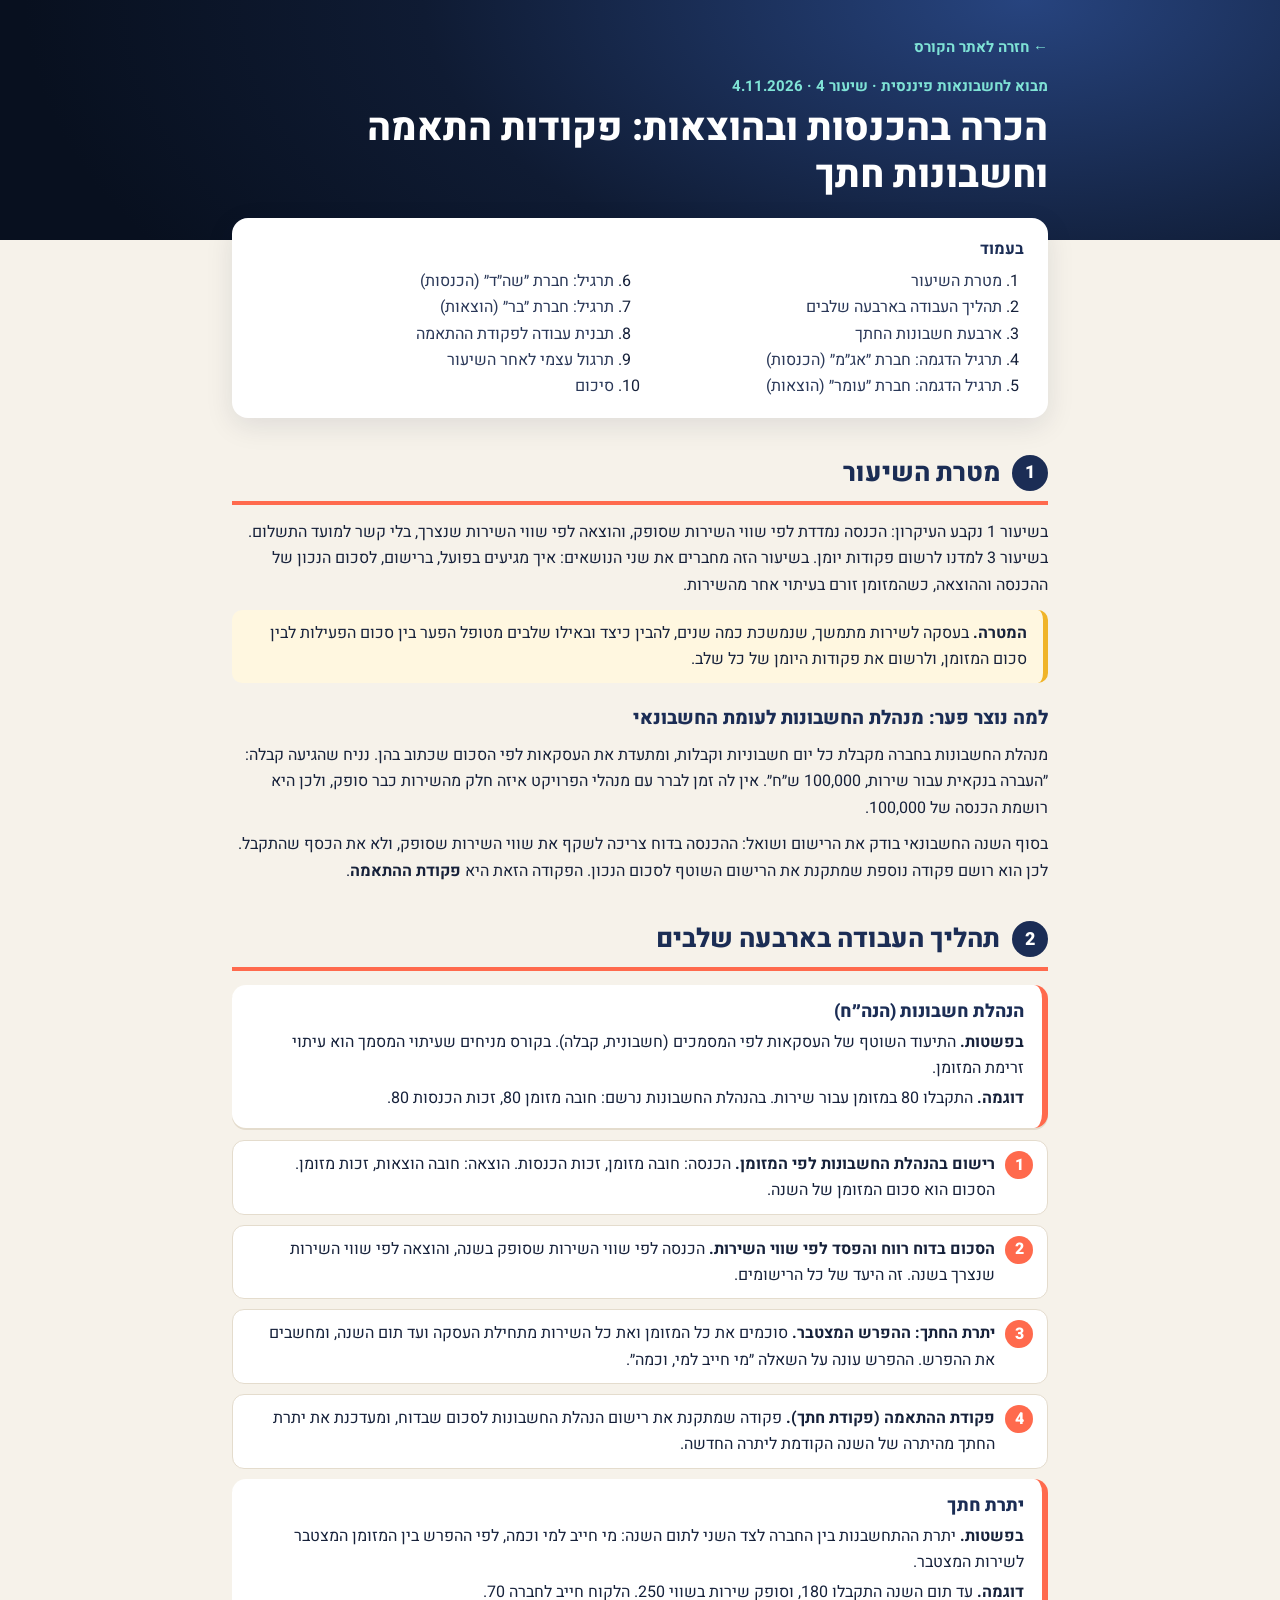
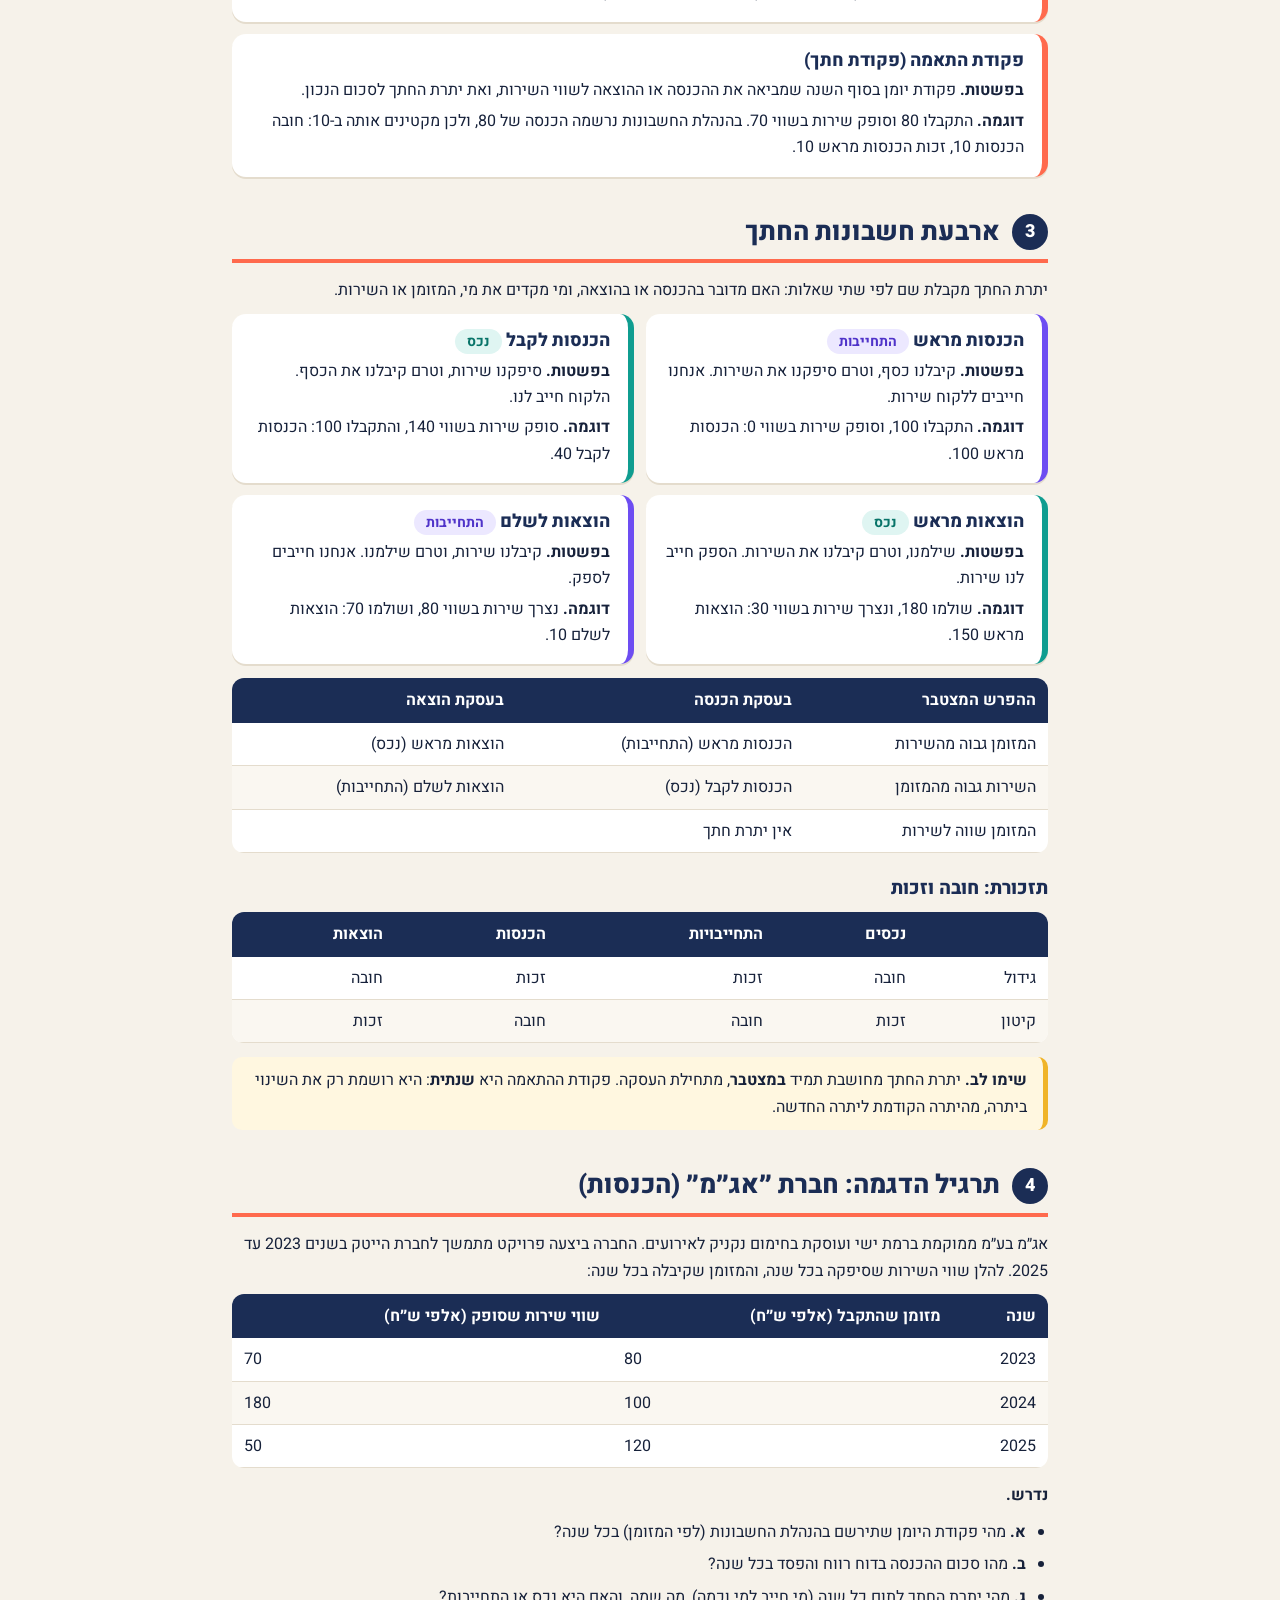
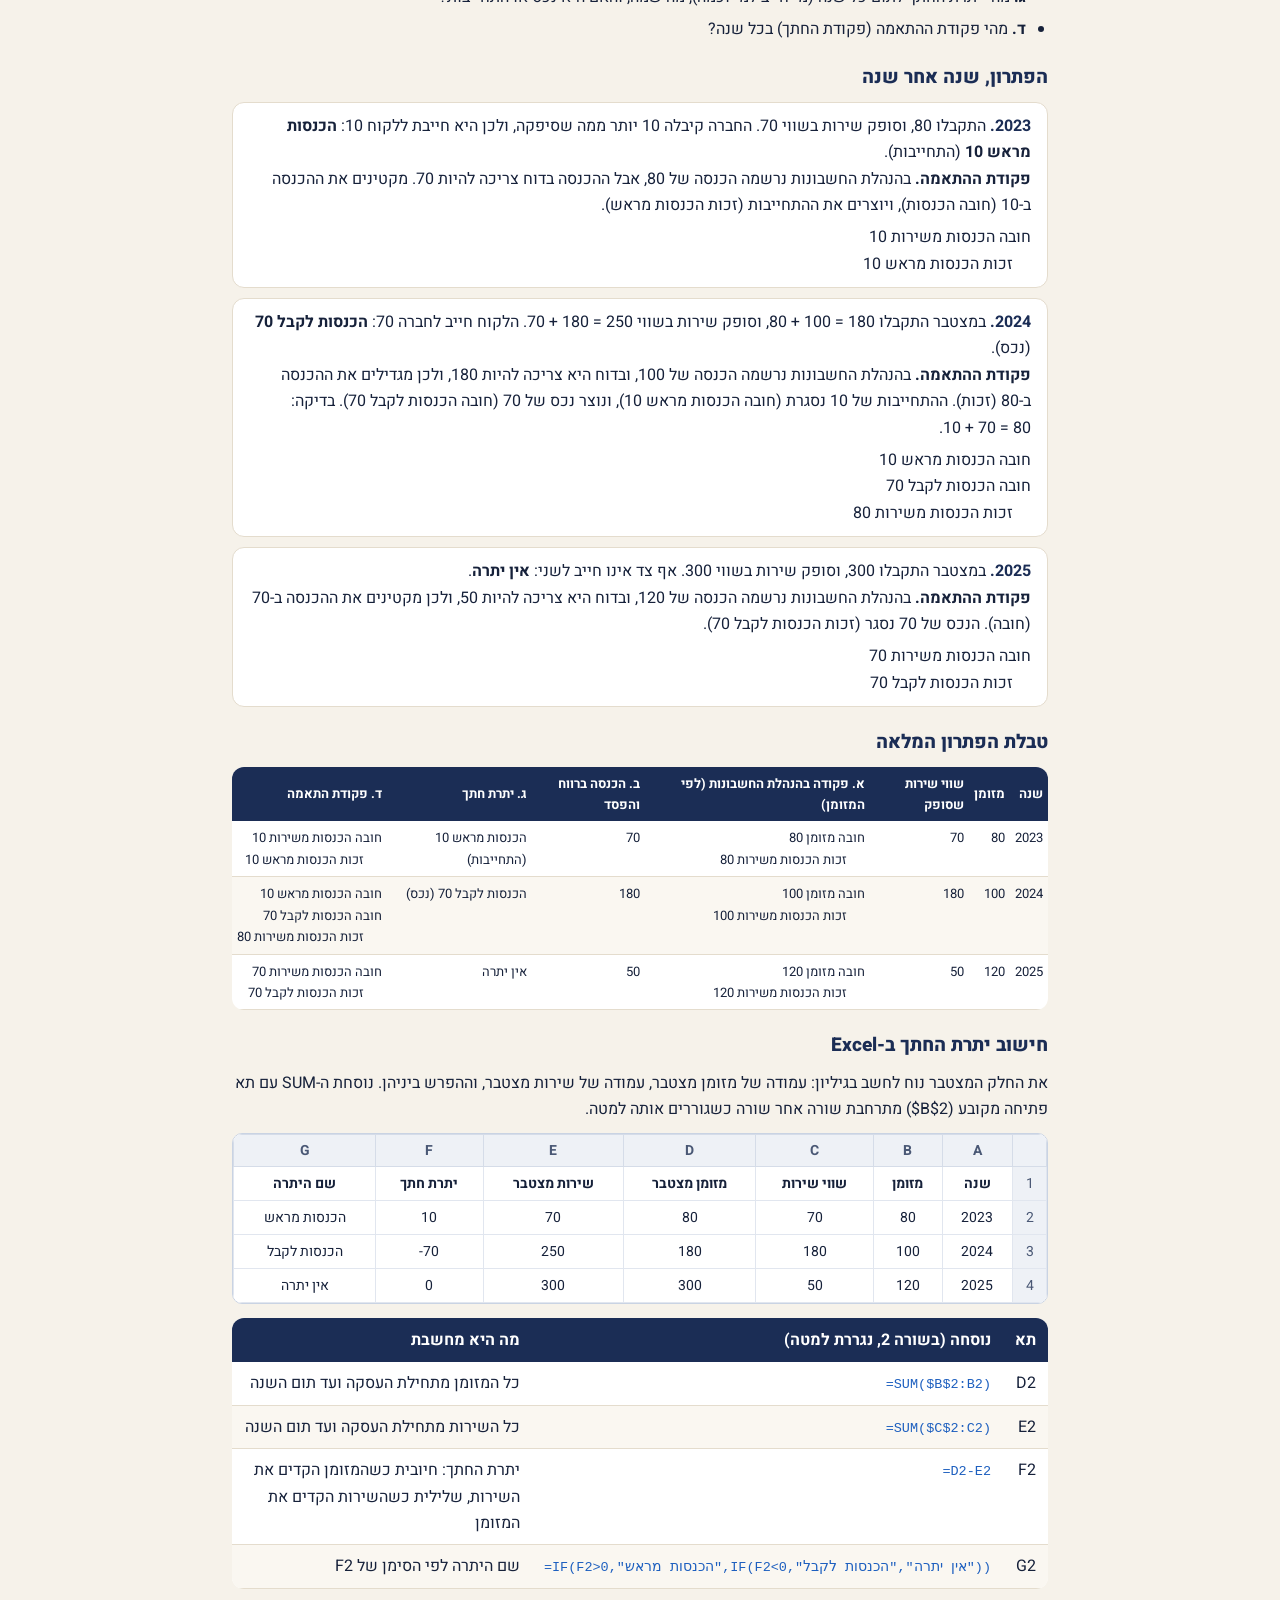
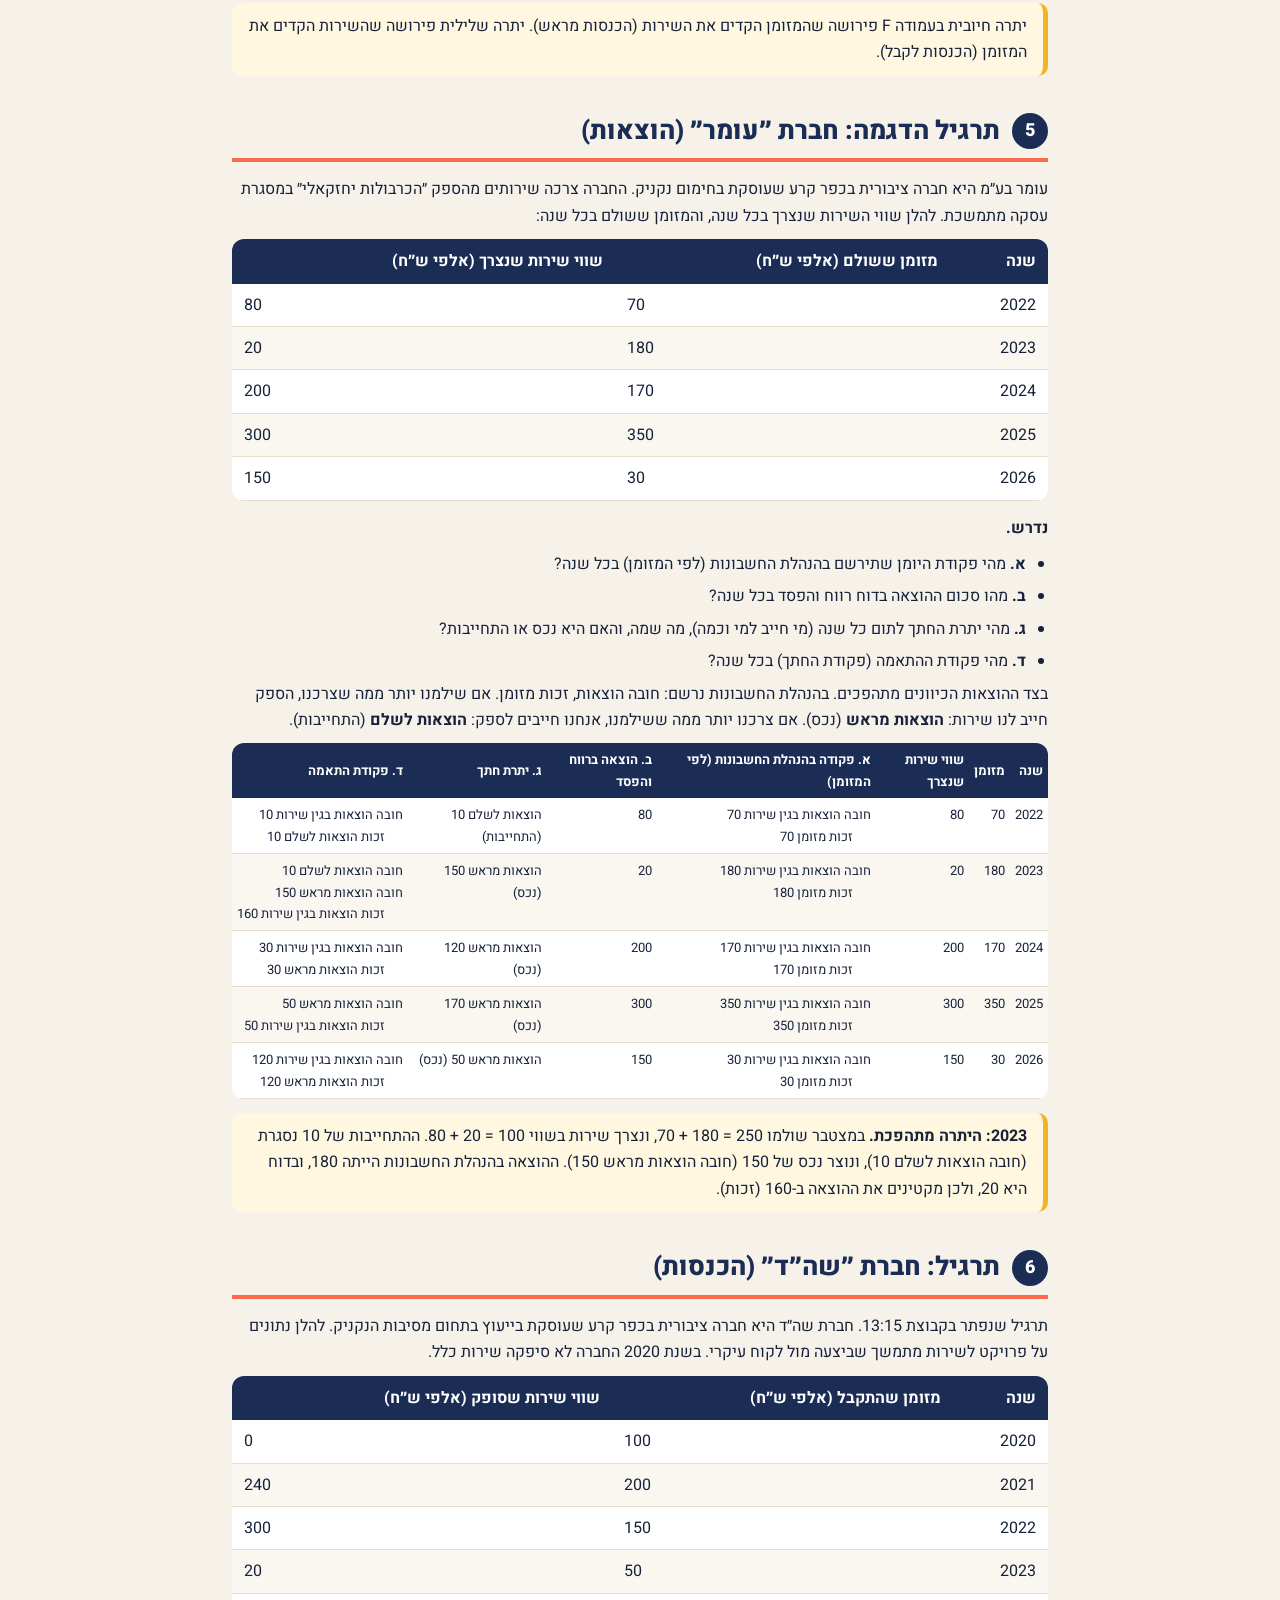
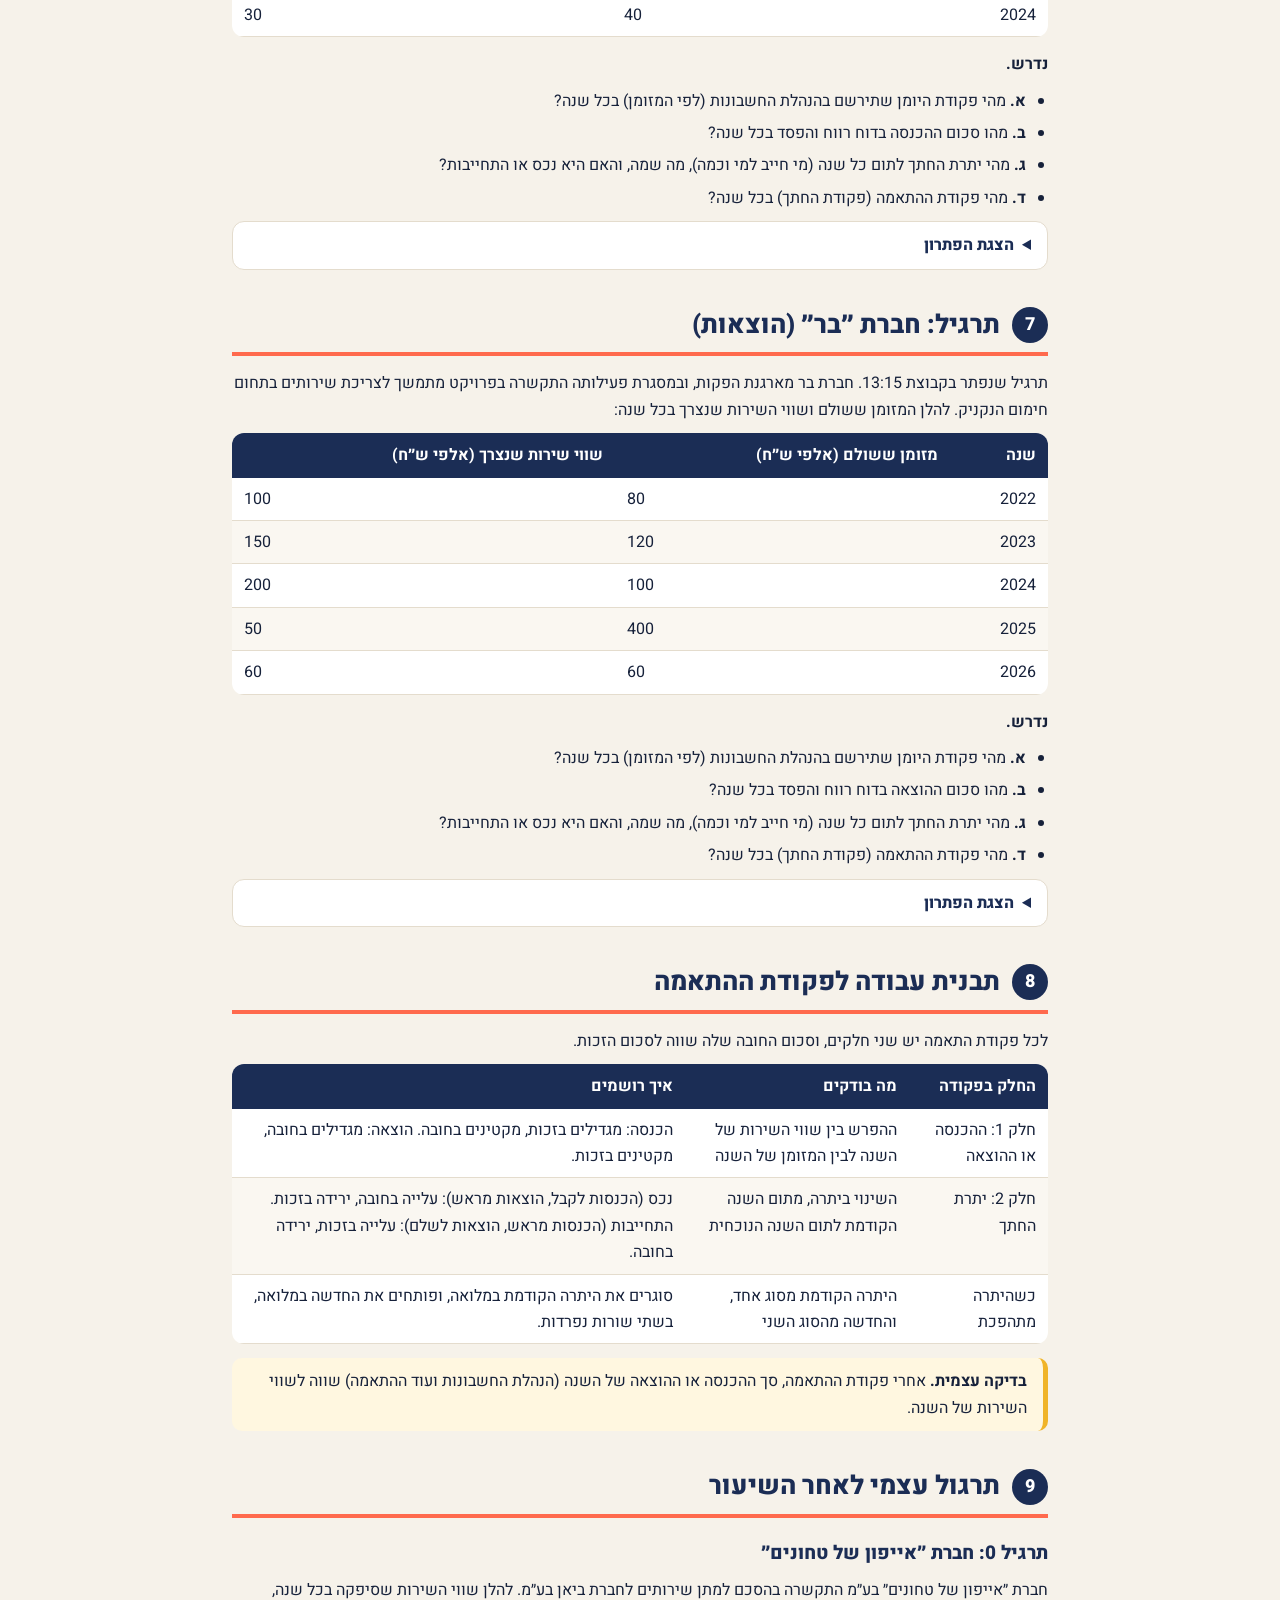
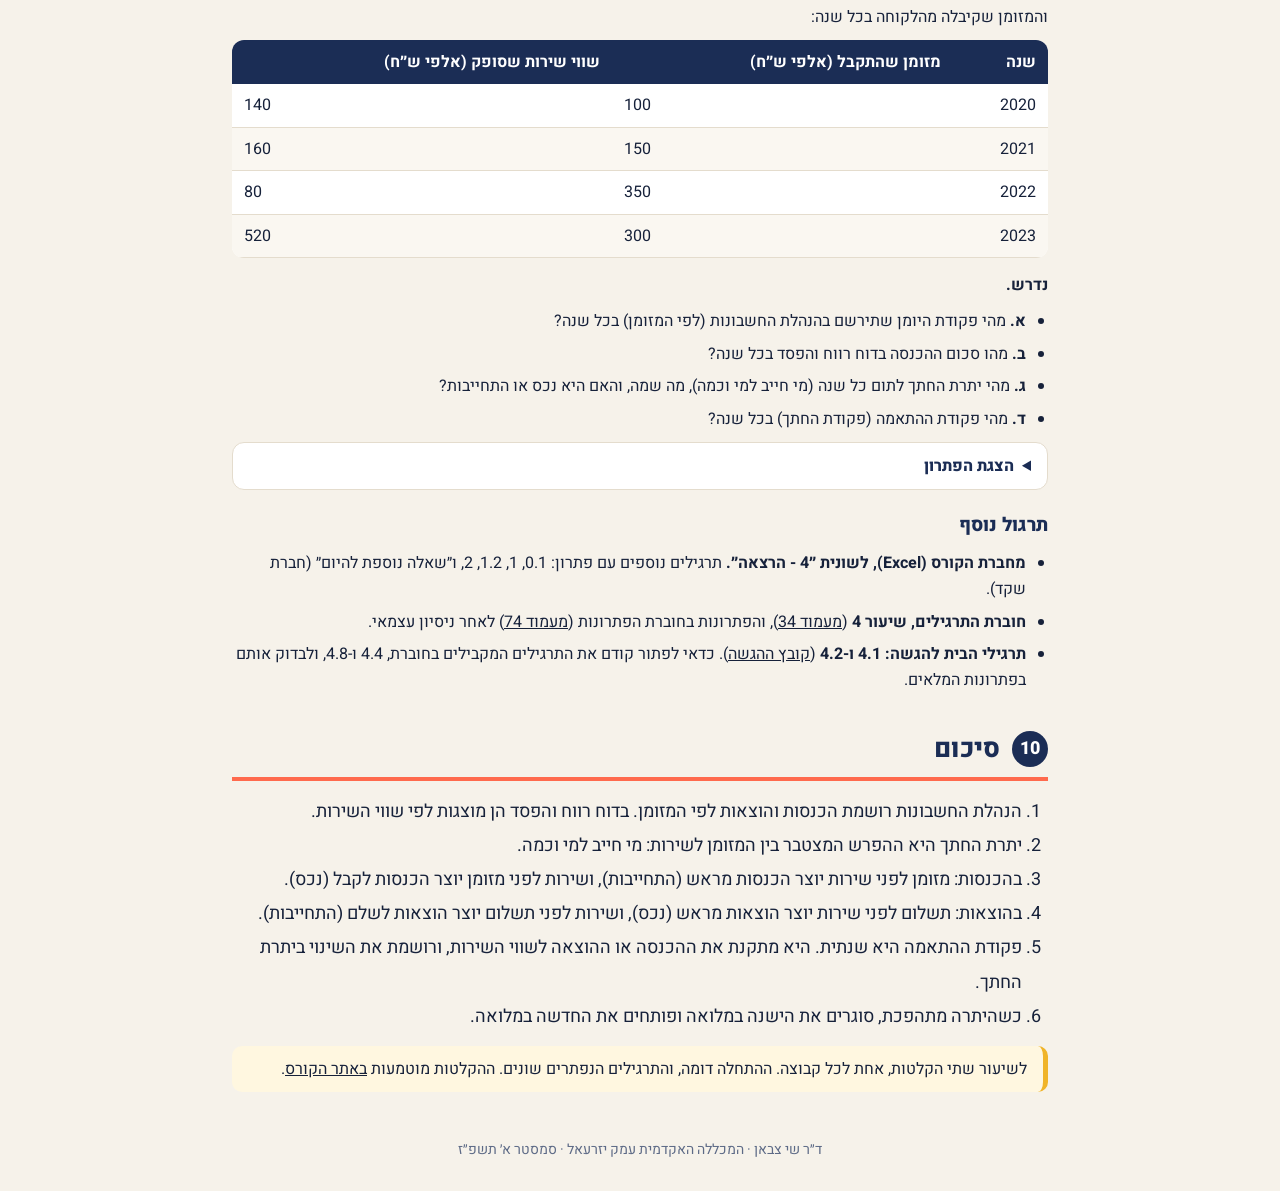
==== lectures/lecture-4/notes.html @ 9e2f69a2 "Add lesson 4 summary notes: cutoff accounts, adjusting entries, five solved exercises, Excel cumulat" ====
<!doctype html>
<html lang="he" dir="rtl">
<head>
<meta charset="utf-8">
<meta name="viewport" content="width=device-width,initial-scale=1">
<title>שיעור 4 | מבוא לחשבונאות פיננסית | סיכום</title>
<link rel="stylesheet" href="../../assets/fonts.css">
<style>
:root{--ink:#16213a;--ink2:#2a3858;--mut:#5d6a86;--paper:#f6f2ea;--line:#e4dccd;--coral:#ff6a4d;--navy:#0f1b33;--navy2:#1b2d55;--asset:#0f9d90}
*{box-sizing:border-box;margin:0;padding:0}
body{font-family:'Heebo','Segoe UI','Arial Hebrew',Arial,sans-serif;background:var(--paper);color:var(--ink);line-height:1.65;-webkit-font-smoothing:antialiased}
a{color:inherit}
.n{direction:ltr;unicode-bidi:isolate;display:inline-block}
.top{background:radial-gradient(1000px 500px at 80% 0%,#27447f 0%,var(--navy) 60%,#08101f 100%);color:#fff;padding:34px 0 40px}
.wrap{max-width:860px;margin:0 auto;padding:0 22px}
.back{display:inline-block;color:#7fe3d6;font-weight:700;text-decoration:none;font-size:15px;margin-bottom:14px}
.back:hover{text-decoration:underline}
.kick{color:#7fe3d6;font-weight:700;font-size:15px}
h1{font-size:clamp(26px,4.4vw,38px);line-height:1.25;font-weight:800;margin-top:6px}
.toc{background:#fff;border-radius:16px;padding:18px 24px;margin:-22px 0 8px;box-shadow:0 8px 28px rgba(22,33,58,.1);position:relative}
.toc b{color:var(--navy2)}
.toc ol{padding-right:22px;columns:2;column-gap:30px;margin-top:6px}
.toc a{text-decoration:none;color:var(--ink2)}
.toc a:hover{color:var(--coral)}
section{margin-top:34px}
h2{font-size:26px;font-weight:800;color:var(--navy2);padding-bottom:6px;border-bottom:4px solid var(--coral);margin-bottom:14px;display:flex;gap:12px;align-items:center}
h2 .sn{flex:none;width:36px;height:36px;border-radius:50%;background:var(--navy2);color:#fff;display:grid;place-items:center;font-size:18px}
h3{font-size:19px;font-weight:800;color:var(--navy2);margin:20px 0 8px}
p{margin:0 0 10px}
.tw{overflow-x:auto;margin:8px 0 14px}
table{width:100%;border-collapse:collapse;background:#fff;border-radius:12px;overflow:hidden;font-size:16px}
th{background:var(--navy2);color:#fff;text-align:right;padding:9px 12px;font-weight:700}
td{padding:8px 12px;border-bottom:1px solid var(--line);vertical-align:top;text-align:right}
tbody tr:nth-child(even) td{background:#faf7f1}
table.num td:nth-child(n+2){text-align:left}
tr.tot td{background:var(--navy2)!important;color:#fff;font-weight:700}
.term{background:#fff;border-radius:14px;padding:12px 18px;margin:0 0 12px;border-right:6px solid var(--coral);box-shadow:0 2px 0 var(--line)}
.term .th{font-weight:800;color:var(--navy2);font-size:18px;margin-bottom:2px}
.term p{margin:0 0 4px;font-size:16px}
.note{background:#fff7e0;border-right:5px solid #f0b429;border-radius:10px;padding:10px 16px;margin:12px 0}
.eq{display:flex;gap:10px;align-items:center;justify-content:center;flex-wrap:wrap;margin:14px 0}
.eb{padding:6px 14px;border-radius:10px;font-weight:800}
.eb.a{background:#dff5f2;color:#087469}.eb.l{background:#ece8ff;color:#4f33c9}.eb.q{background:#fff0d2;color:#a86703}.eb.i{background:#dcf5e6;color:#167a43}.eb.x{background:#fde3e5;color:#b3262f}
.eo{font-weight:800;font-size:20px}
.chip{display:inline-block;border-radius:99px;padding:1px 12px;font-weight:700;font-size:14px}
.chip.c-a{background:#dff5f2;color:#087469}.chip.c-l{background:#ece8ff;color:#4f33c9}.chip.c-q{background:#fff0d2;color:#a86703}.chip.c-i{background:#dcf5e6;color:#167a43}.chip.c-x{background:#fde3e5;color:#b3262f}
ul.rules{padding-right:22px}ul.rules li{margin-bottom:6px}
ol.five{padding-right:26px;font-size:18px;line-height:1.9}
details{background:#fff;border-radius:12px;padding:10px 16px;margin:10px 0;border:1px solid var(--line)}
summary{cursor:pointer;font-weight:800;color:var(--navy2)}
details[open] summary{margin-bottom:8px}
footer{margin:46px 0 30px;color:var(--mut);font-size:14px;text-align:center}
@media print{.top{background:#fff!important;color:#000}.back,.toc{display:none}section{break-inside:avoid-page}}
@media (max-width:640px){.toc ol{columns:1}}
table.wide{font-size:13px}table.wide td,table.wide th{padding:6px 5px}
.xl{background:#fff;border:1px solid #c9d3e3;border-radius:10px;overflow-x:auto;margin:10px 0 14px;font-size:14px}
.xl table{border-radius:0;font-size:14px;direction:rtl}
.xl th{background:#eef1f6;color:#4a5875;text-align:center;font-weight:600;padding:4px 8px;border:1px solid #d5dce8}
.xl td{border:1px solid #e1e6ef;padding:5px 8px;text-align:center;direction:rtl;white-space:nowrap}
.xl td.rh{background:#eef1f6;color:#4a5875;width:34px}
.xl td.f{font-family:Consolas,Menlo,monospace;direction:ltr;color:#1d5fbf;font-size:13px}
.xl tbody tr:nth-child(even) td{background:transparent}
.xl tbody tr td.rh{background:#eef1f6}
.je{white-space:nowrap}
.je .d,.je .c{display:block}
.je .c{padding-right:18px}
.steps{counter-reset:s;list-style:none;padding:0}
.steps li{position:relative;background:#fff;border-radius:12px;padding:10px 16px 10px 16px;margin:0 0 10px;padding-right:52px;border:1px solid var(--line)}
.steps li:before{counter-increment:s;content:counter(s);position:absolute;right:14px;top:10px;width:28px;height:28px;border-radius:50%;background:var(--coral);color:#fff;font-weight:800;display:grid;place-items:center}
.four{display:grid;grid-template-columns:1fr 1fr;gap:12px;margin:10px 0 14px}
.four .term{margin:0}
.term.a{border-right-color:var(--asset)}.term.l{border-right-color:#6d4df2}
@media (max-width:640px){.four{grid-template-columns:1fr}}
.yr{background:#fff;border-radius:12px;border:1px solid var(--line);padding:10px 16px;margin:0 0 10px}
.yr b.h{color:var(--navy2)}
.n.f{font-family:Consolas,Menlo,monospace;color:#1d5fbf;font-size:13.5px;white-space:nowrap}
</style>

</head>
<body>
<div class="top"><div class="wrap"><a class="back" href="../../index.html">← חזרה לאתר הקורס</a><div class="kick">מבוא לחשבונאות פיננסית · שיעור 4 · 4.11.2026</div><h1>הכרה בהכנסות ובהוצאות: פקודות התאמה וחשבונות חתך</h1></div></div>
<div class="wrap"><nav class="toc"><b>בעמוד</b><ol><li><a href="#s1">מטרת השיעור</a></li><li><a href="#s2">תהליך העבודה בארבעה שלבים</a></li><li><a href="#s3">ארבעת חשבונות החתך</a></li><li><a href="#s4">תרגיל הדגמה: חברת ״אג״מ״ (הכנסות)</a></li><li><a href="#s5">תרגיל הדגמה: חברת ״עומר״ (הוצאות)</a></li><li><a href="#s6">תרגיל: חברת ״שה״ד״ (הכנסות)</a></li><li><a href="#s7">תרגיל: חברת ״בר״ (הוצאות)</a></li><li><a href="#s8">תבנית עבודה לפקודת ההתאמה</a></li><li><a href="#s9">תרגול עצמי לאחר השיעור</a></li><li><a href="#s10">סיכום</a></li></ol></nav>
<section id="s1"><h2><span class="sn">1</span>מטרת השיעור</h2>
<p>בשיעור 1 נקבע העיקרון: הכנסה נמדדת לפי שווי השירות שסופק, והוצאה לפי שווי השירות שנצרך, בלי קשר למועד התשלום. בשיעור 3 למדנו לרשום פקודות יומן. בשיעור הזה מחברים את שני הנושאים: איך מגיעים בפועל, ברישום, לסכום הנכון של ההכנסה וההוצאה, כשהמזומן זורם בעיתוי אחר מהשירות.</p>
<div class="note"><b>המטרה.</b> בעסקה לשירות מתמשך, שנמשכת כמה שנים, להבין כיצד ובאילו שלבים מטופל הפער בין סכום הפעילות לבין סכום המזומן, ולרשום את פקודות היומן של כל שלב.</div>
<h3>למה נוצר פער: מנהלת החשבונות לעומת החשבונאי</h3>
<p>מנהלת החשבונות בחברה מקבלת כל יום חשבוניות וקבלות, ומתעדת את העסקאות לפי הסכום שכתוב בהן. נניח שהגיעה קבלה: ״העברה בנקאית עבור שירות, <span class="n">100,000</span> ש״ח״. אין לה זמן לברר עם מנהלי הפרויקט איזה חלק מהשירות כבר סופק, ולכן היא רושמת הכנסה של <span class="n">100,000</span>.</p>
<p>בסוף השנה החשבונאי בודק את הרישום ושואל: ההכנסה בדוח צריכה לשקף את שווי השירות שסופק, ולא את הכסף שהתקבל. לכן הוא רושם פקודה נוספת שמתקנת את הרישום השוטף לסכום הנכון. הפקודה הזאת היא <b>פקודת ההתאמה</b>.</p>
</section><section id="s2"><h2><span class="sn">2</span>תהליך העבודה בארבעה שלבים</h2>
<div class="term"><div class="th">הנהלת חשבונות (הנה״ח)</div><p><b>בפשטות.</b> התיעוד השוטף של העסקאות לפי המסמכים (חשבונית, קבלה). בקורס מניחים שעיתוי המסמך הוא עיתוי זרימת המזומן.</p><p><b>דוגמה.</b> התקבלו 80 במזומן עבור שירות. בהנהלת החשבונות נרשם: חובה מזומן 80, זכות הכנסות 80.</p></div>
<ol class="steps"><li><b>רישום בהנהלת החשבונות לפי המזומן.</b> הכנסה: חובה מזומן, זכות הכנסות. הוצאה: חובה הוצאות, זכות מזומן. הסכום הוא סכום המזומן של השנה.</li><li><b>הסכום בדוח רווח והפסד לפי שווי השירות.</b> הכנסה לפי שווי השירות שסופק בשנה, והוצאה לפי שווי השירות שנצרך בשנה. זה היעד של כל הרישומים.</li><li><b>יתרת החתך: ההפרש המצטבר.</b> סוכמים את כל המזומן ואת כל השירות מתחילת העסקה ועד תום השנה, ומחשבים את ההפרש. ההפרש עונה על השאלה ״מי חייב למי, וכמה״.</li><li><b>פקודת ההתאמה (פקודת חתך).</b> פקודה שמתקנת את רישום הנהלת החשבונות לסכום שבדוח, ומעדכנת את יתרת החתך מהיתרה של השנה הקודמת ליתרה החדשה.</li></ol>
<div class="term"><div class="th">יתרת חתך</div><p><b>בפשטות.</b> יתרת ההתחשבנות בין החברה לצד השני לתום השנה: מי חייב למי וכמה, לפי ההפרש בין המזומן המצטבר לשירות המצטבר.</p><p><b>דוגמה.</b> עד תום השנה התקבלו 180, וסופק שירות בשווי 250. הלקוח חייב לחברה 70.</p></div>
<div class="term"><div class="th">פקודת התאמה (פקודת חתך)</div><p><b>בפשטות.</b> פקודת יומן בסוף השנה שמביאה את ההכנסה או ההוצאה לשווי השירות, ואת יתרת החתך לסכום הנכון.</p><p><b>דוגמה.</b> התקבלו 80 וסופק שירות בשווי 70. בהנהלת החשבונות נרשמה הכנסה של 80, ולכן מקטינים אותה ב-10: חובה הכנסות 10, זכות הכנסות מראש 10.</p></div>
</section><section id="s3"><h2><span class="sn">3</span>ארבעת חשבונות החתך</h2>
<p>יתרת החתך מקבלת שם לפי שתי שאלות: האם מדובר בהכנסה או בהוצאה, ומי מקדים את מי, המזומן או השירות.</p>
<div class="four"><div class="term l"><div class="th">הכנסות מראש <span class="chip c-l">התחייבות</span></div><p><b>בפשטות.</b> קיבלנו כסף, וטרם סיפקנו את השירות. אנחנו חייבים ללקוח שירות.</p><p><b>דוגמה.</b> התקבלו 100, וסופק שירות בשווי 0: הכנסות מראש 100.</p></div><div class="term a"><div class="th">הכנסות לקבל <span class="chip c-a">נכס</span></div><p><b>בפשטות.</b> סיפקנו שירות, וטרם קיבלנו את הכסף. הלקוח חייב לנו.</p><p><b>דוגמה.</b> סופק שירות בשווי 140, והתקבלו 100: הכנסות לקבל 40.</p></div><div class="term a"><div class="th">הוצאות מראש <span class="chip c-a">נכס</span></div><p><b>בפשטות.</b> שילמנו, וטרם קיבלנו את השירות. הספק חייב לנו שירות.</p><p><b>דוגמה.</b> שולמו 180, ונצרך שירות בשווי 30: הוצאות מראש 150.</p></div><div class="term l"><div class="th">הוצאות לשלם <span class="chip c-l">התחייבות</span></div><p><b>בפשטות.</b> קיבלנו שירות, וטרם שילמנו. אנחנו חייבים לספק.</p><p><b>דוגמה.</b> נצרך שירות בשווי 80, ושולמו 70: הוצאות לשלם 10.</p></div></div>
<div class="tw"><table><thead><tr><th>ההפרש המצטבר</th><th>בעסקת הכנסה</th><th>בעסקת הוצאה</th></tr></thead><tbody><tr><td>המזומן גבוה מהשירות</td><td>הכנסות מראש (התחייבות)</td><td>הוצאות מראש (נכס)</td></tr><tr><td>השירות גבוה מהמזומן</td><td>הכנסות לקבל (נכס)</td><td>הוצאות לשלם (התחייבות)</td></tr><tr><td>המזומן שווה לשירות</td><td colspan="2">אין יתרת חתך</td></tr></tbody></table></div>
<h3>תזכורת: חובה וזכות</h3>
<div class="tw"><table><thead><tr><th></th><th>נכסים</th><th>התחייבויות</th><th>הכנסות</th><th>הוצאות</th></tr></thead><tbody><tr><td>גידול</td><td>חובה</td><td>זכות</td><td>זכות</td><td>חובה</td></tr><tr><td>קיטון</td><td>זכות</td><td>חובה</td><td>חובה</td><td>זכות</td></tr></tbody></table></div>
<div class="note"><b>שימו לב.</b> יתרת החתך מחושבת תמיד <b>במצטבר</b>, מתחילת העסקה. פקודת ההתאמה היא <b>שנתית</b>: היא רושמת רק את השינוי ביתרה, מהיתרה הקודמת ליתרה החדשה.</div>
</section><section id="s4"><h2><span class="sn">4</span>תרגיל הדגמה: חברת ״אג״מ״ (הכנסות)</h2>
<p>אג״מ בע״מ ממוקמת ברמת ישי ועוסקת בחימום נקניק לאירועים. החברה ביצעה פרויקט מתמשך לחברת הייטק בשנים 2023 עד 2025. להלן שווי השירות שסיפקה בכל שנה, והמזומן שקיבלה בכל שנה:</p>
<div class="tw"><table class="num"><thead><tr><th>שנה</th><th>מזומן שהתקבל (אלפי ש״ח)</th><th>שווי שירות שסופק (אלפי ש״ח)</th></tr></thead><tbody><tr><td>2023</td><td><span class="n">80</span></td><td><span class="n">70</span></td></tr><tr><td>2024</td><td><span class="n">100</span></td><td><span class="n">180</span></td></tr><tr><td>2025</td><td><span class="n">120</span></td><td><span class="n">50</span></td></tr></tbody></table></div>
<p><b>נדרש.</b></p><ul class="rules"><li><b>א.</b> מהי פקודת היומן שתירשם בהנהלת החשבונות (לפי המזומן) בכל שנה?</li><li><b>ב.</b> מהו סכום ההכנסה בדוח רווח והפסד בכל שנה?</li><li><b>ג.</b> מהי יתרת החתך לתום כל שנה (מי חייב למי וכמה), מה שמה, והאם היא נכס או התחייבות?</li><li><b>ד.</b> מהי פקודת ההתאמה (פקודת החתך) בכל שנה?</li></ul>
<h3>הפתרון, שנה אחר שנה</h3>
<div class="yr"><b class="h">2023.</b> התקבלו 80, וסופק שירות בשווי 70. החברה קיבלה 10 יותר ממה שסיפקה, ולכן היא חייבת ללקוח 10: <b>הכנסות מראש 10</b> (התחייבות).<br><b>פקודת ההתאמה.</b> בהנהלת החשבונות נרשמה הכנסה של 80, אבל ההכנסה בדוח צריכה להיות 70. מקטינים את ההכנסה ב-10 (חובה הכנסות), ויוצרים את ההתחייבות (זכות הכנסות מראש).<div class="tw" style="margin:6px 0 0"><span class="je"><span class="d">חובה הכנסות משירות <span class="n">10</span></span><span class="c">זכות הכנסות מראש <span class="n">10</span></span></span></div></div><div class="yr"><b class="h">2024.</b> במצטבר התקבלו <span class="n">80 + 100 = 180</span>, וסופק שירות בשווי <span class="n">70 + 180 = 250</span>. הלקוח חייב לחברה 70: <b>הכנסות לקבל 70</b> (נכס).<br><b>פקודת ההתאמה.</b> בהנהלת החשבונות נרשמה הכנסה של 100, ובדוח היא צריכה להיות 180, ולכן מגדילים את ההכנסה ב-80 (זכות). ההתחייבות של 10 נסגרת (חובה הכנסות מראש 10), ונוצר נכס של 70 (חובה הכנסות לקבל 70). בדיקה: <span class="n">10 + 70 = 80</span>.<div class="tw" style="margin:6px 0 0"><span class="je"><span class="d">חובה הכנסות מראש <span class="n">10</span></span><span class="d">חובה הכנסות לקבל <span class="n">70</span></span><span class="c">זכות הכנסות משירות <span class="n">80</span></span></span></div></div><div class="yr"><b class="h">2025.</b> במצטבר התקבלו 300, וסופק שירות בשווי 300. אף צד אינו חייב לשני: <b>אין יתרה</b>.<br><b>פקודת ההתאמה.</b> בהנהלת החשבונות נרשמה הכנסה של 120, ובדוח היא צריכה להיות 50, ולכן מקטינים את ההכנסה ב-70 (חובה). הנכס של 70 נסגר (זכות הכנסות לקבל 70).<div class="tw" style="margin:6px 0 0"><span class="je"><span class="d">חובה הכנסות משירות <span class="n">70</span></span><span class="c">זכות הכנסות לקבל <span class="n">70</span></span></span></div></div>
<h3>טבלת הפתרון המלאה</h3>
<div class="tw"><table class="wide"><thead><tr><th>שנה</th><th>מזומן</th><th>שווי שירות שסופק</th><th>א. פקודה בהנהלת החשבונות (לפי המזומן)</th><th>ב. הכנסה ברווח והפסד</th><th>ג. יתרת חתך</th><th>ד. פקודת התאמה</th></tr></thead><tbody><tr><td>2023</td><td><span class="n">80</span></td><td><span class="n">70</span></td><td><span class="je"><span class="d">חובה מזומן <span class="n">80</span></span><span class="c">זכות הכנסות משירות <span class="n">80</span></span></span></td><td><span class="n">70</span></td><td>הכנסות מראש <span class="n">10</span> (התחייבות)</td><td><span class="je"><span class="d">חובה הכנסות משירות <span class="n">10</span></span><span class="c">זכות הכנסות מראש <span class="n">10</span></span></span></td></tr><tr><td>2024</td><td><span class="n">100</span></td><td><span class="n">180</span></td><td><span class="je"><span class="d">חובה מזומן <span class="n">100</span></span><span class="c">זכות הכנסות משירות <span class="n">100</span></span></span></td><td><span class="n">180</span></td><td>הכנסות לקבל <span class="n">70</span> (נכס)</td><td><span class="je"><span class="d">חובה הכנסות מראש <span class="n">10</span></span><span class="d">חובה הכנסות לקבל <span class="n">70</span></span><span class="c">זכות הכנסות משירות <span class="n">80</span></span></span></td></tr><tr><td>2025</td><td><span class="n">120</span></td><td><span class="n">50</span></td><td><span class="je"><span class="d">חובה מזומן <span class="n">120</span></span><span class="c">זכות הכנסות משירות <span class="n">120</span></span></span></td><td><span class="n">50</span></td><td>אין יתרה</td><td><span class="je"><span class="d">חובה הכנסות משירות <span class="n">70</span></span><span class="c">זכות הכנסות לקבל <span class="n">70</span></span></span></td></tr></tbody></table></div>
<h3>חישוב יתרת החתך ב-Excel</h3>
<p>את החלק המצטבר נוח לחשב בגיליון: עמודה של מזומן מצטבר, עמודה של שירות מצטבר, וההפרש ביניהן. נוסחת ה-SUM עם תא פתיחה מקובע (<span class="n">$B$2</span>) מתרחבת שורה אחר שורה כשגוררים אותה למטה.</p>
<div class="xl"><table><thead><tr><th></th><th>A</th><th>B</th><th>C</th><th>D</th><th>E</th><th>F</th><th>G</th></tr></thead><tbody><tr><td class="rh">1</td><td><b>שנה</b></td><td><b>מזומן</b></td><td><b>שווי שירות</b></td><td><b>מזומן מצטבר</b></td><td><b>שירות מצטבר</b></td><td><b>יתרת חתך</b></td><td><b>שם היתרה</b></td></tr><tr><td class="rh">2</td><td>2023</td><td>80</td><td>70</td><td>80</td><td>70</td><td><span class="n">10</span></td><td>הכנסות מראש</td></tr><tr><td class="rh">3</td><td>2024</td><td>100</td><td>180</td><td>180</td><td>250</td><td><span class="n">-70</span></td><td>הכנסות לקבל</td></tr><tr><td class="rh">4</td><td>2025</td><td>120</td><td>50</td><td>300</td><td>300</td><td><span class="n">0</span></td><td>אין יתרה</td></tr></tbody></table></div><div class="tw"><table><thead><tr><th>תא</th><th>נוסחה (בשורה 2, נגררת למטה)</th><th>מה היא מחשבת</th></tr></thead><tbody><tr><td>D2</td><td><span class="n f">=SUM($B$2:B2)</span></td><td>כל המזומן מתחילת העסקה ועד תום השנה</td></tr><tr><td>E2</td><td><span class="n f">=SUM($C$2:C2)</span></td><td>כל השירות מתחילת העסקה ועד תום השנה</td></tr><tr><td>F2</td><td><span class="n f">=D2-E2</span></td><td>יתרת החתך: חיובית כשהמזומן הקדים את השירות, שלילית כשהשירות הקדים את המזומן</td></tr><tr><td>G2</td><td><span class="n f">=IF(F2&gt;0,<bdi>"הכנסות מראש"</bdi>,IF(F2&lt;0,<bdi>"הכנסות לקבל"</bdi>,<bdi>"אין יתרה"</bdi>))</span></td><td>שם היתרה לפי הסימן של F2</td></tr></tbody></table></div>
<div class="note">יתרה חיובית בעמודה F פירושה שהמזומן הקדים את השירות (הכנסות מראש). יתרה שלילית פירושה שהשירות הקדים את המזומן (הכנסות לקבל).</div>
</section><section id="s5"><h2><span class="sn">5</span>תרגיל הדגמה: חברת ״עומר״ (הוצאות)</h2>
<p>עומר בע״מ היא חברה ציבורית בכפר קרע שעוסקת בחימום נקניק. החברה צרכה שירותים מהספק ״הכרבולות יחזקאלי״ במסגרת עסקה מתמשכת. להלן שווי השירות שנצרך בכל שנה, והמזומן ששולם בכל שנה:</p>
<div class="tw"><table class="num"><thead><tr><th>שנה</th><th>מזומן ששולם (אלפי ש״ח)</th><th>שווי שירות שנצרך (אלפי ש״ח)</th></tr></thead><tbody><tr><td>2022</td><td><span class="n">70</span></td><td><span class="n">80</span></td></tr><tr><td>2023</td><td><span class="n">180</span></td><td><span class="n">20</span></td></tr><tr><td>2024</td><td><span class="n">170</span></td><td><span class="n">200</span></td></tr><tr><td>2025</td><td><span class="n">350</span></td><td><span class="n">300</span></td></tr><tr><td>2026</td><td><span class="n">30</span></td><td><span class="n">150</span></td></tr></tbody></table></div>
<p><b>נדרש.</b></p><ul class="rules"><li><b>א.</b> מהי פקודת היומן שתירשם בהנהלת החשבונות (לפי המזומן) בכל שנה?</li><li><b>ב.</b> מהו סכום ההוצאה בדוח רווח והפסד בכל שנה?</li><li><b>ג.</b> מהי יתרת החתך לתום כל שנה (מי חייב למי וכמה), מה שמה, והאם היא נכס או התחייבות?</li><li><b>ד.</b> מהי פקודת ההתאמה (פקודת החתך) בכל שנה?</li></ul>
<p>בצד ההוצאות הכיוונים מתהפכים. בהנהלת החשבונות נרשם: חובה הוצאות, זכות מזומן. אם שילמנו יותר ממה שצרכנו, הספק חייב לנו שירות: <b>הוצאות מראש</b> (נכס). אם צרכנו יותר ממה ששילמנו, אנחנו חייבים לספק: <b>הוצאות לשלם</b> (התחייבות).</p>
<div class="tw"><table class="wide"><thead><tr><th>שנה</th><th>מזומן</th><th>שווי שירות שנצרך</th><th>א. פקודה בהנהלת החשבונות (לפי המזומן)</th><th>ב. הוצאה ברווח והפסד</th><th>ג. יתרת חתך</th><th>ד. פקודת התאמה</th></tr></thead><tbody><tr><td>2022</td><td><span class="n">70</span></td><td><span class="n">80</span></td><td><span class="je"><span class="d">חובה הוצאות בגין שירות <span class="n">70</span></span><span class="c">זכות מזומן <span class="n">70</span></span></span></td><td><span class="n">80</span></td><td>הוצאות לשלם <span class="n">10</span> (התחייבות)</td><td><span class="je"><span class="d">חובה הוצאות בגין שירות <span class="n">10</span></span><span class="c">זכות הוצאות לשלם <span class="n">10</span></span></span></td></tr><tr><td>2023</td><td><span class="n">180</span></td><td><span class="n">20</span></td><td><span class="je"><span class="d">חובה הוצאות בגין שירות <span class="n">180</span></span><span class="c">זכות מזומן <span class="n">180</span></span></span></td><td><span class="n">20</span></td><td>הוצאות מראש <span class="n">150</span> (נכס)</td><td><span class="je"><span class="d">חובה הוצאות לשלם <span class="n">10</span></span><span class="d">חובה הוצאות מראש <span class="n">150</span></span><span class="c">זכות הוצאות בגין שירות <span class="n">160</span></span></span></td></tr><tr><td>2024</td><td><span class="n">170</span></td><td><span class="n">200</span></td><td><span class="je"><span class="d">חובה הוצאות בגין שירות <span class="n">170</span></span><span class="c">זכות מזומן <span class="n">170</span></span></span></td><td><span class="n">200</span></td><td>הוצאות מראש <span class="n">120</span> (נכס)</td><td><span class="je"><span class="d">חובה הוצאות בגין שירות <span class="n">30</span></span><span class="c">זכות הוצאות מראש <span class="n">30</span></span></span></td></tr><tr><td>2025</td><td><span class="n">350</span></td><td><span class="n">300</span></td><td><span class="je"><span class="d">חובה הוצאות בגין שירות <span class="n">350</span></span><span class="c">זכות מזומן <span class="n">350</span></span></span></td><td><span class="n">300</span></td><td>הוצאות מראש <span class="n">170</span> (נכס)</td><td><span class="je"><span class="d">חובה הוצאות מראש <span class="n">50</span></span><span class="c">זכות הוצאות בגין שירות <span class="n">50</span></span></span></td></tr><tr><td>2026</td><td><span class="n">30</span></td><td><span class="n">150</span></td><td><span class="je"><span class="d">חובה הוצאות בגין שירות <span class="n">30</span></span><span class="c">זכות מזומן <span class="n">30</span></span></span></td><td><span class="n">150</span></td><td>הוצאות מראש <span class="n">50</span> (נכס)</td><td><span class="je"><span class="d">חובה הוצאות בגין שירות <span class="n">120</span></span><span class="c">זכות הוצאות מראש <span class="n">120</span></span></span></td></tr></tbody></table></div>
<div class="note"><b>2023: היתרה מתהפכת.</b> במצטבר שולמו <span class="n">70 + 180 = 250</span>, ונצרך שירות בשווי <span class="n">80 + 20 = 100</span>. ההתחייבות של 10 נסגרת (חובה הוצאות לשלם 10), ונוצר נכס של 150 (חובה הוצאות מראש 150). ההוצאה בהנהלת החשבונות הייתה 180, ובדוח היא 20, ולכן מקטינים את ההוצאה ב-160 (זכות).</div>
</section><section id="s6"><h2><span class="sn">6</span>תרגיל: חברת ״שה״ד״ (הכנסות)</h2>
<p>תרגיל שנפתר בקבוצת 13:15. חברת שה״ד היא חברה ציבורית בכפר קרע שעוסקת בייעוץ בתחום מסיבות הנקניק. להלן נתונים על פרויקט לשירות מתמשך שביצעה מול לקוח עיקרי. בשנת 2020 החברה לא סיפקה שירות כלל.</p>
<div class="tw"><table class="num"><thead><tr><th>שנה</th><th>מזומן שהתקבל (אלפי ש״ח)</th><th>שווי שירות שסופק (אלפי ש״ח)</th></tr></thead><tbody><tr><td>2020</td><td><span class="n">100</span></td><td><span class="n">0</span></td></tr><tr><td>2021</td><td><span class="n">200</span></td><td><span class="n">240</span></td></tr><tr><td>2022</td><td><span class="n">150</span></td><td><span class="n">300</span></td></tr><tr><td>2023</td><td><span class="n">50</span></td><td><span class="n">20</span></td></tr><tr><td>2024</td><td><span class="n">40</span></td><td><span class="n">30</span></td></tr></tbody></table></div>
<p><b>נדרש.</b></p><ul class="rules"><li><b>א.</b> מהי פקודת היומן שתירשם בהנהלת החשבונות (לפי המזומן) בכל שנה?</li><li><b>ב.</b> מהו סכום ההכנסה בדוח רווח והפסד בכל שנה?</li><li><b>ג.</b> מהי יתרת החתך לתום כל שנה (מי חייב למי וכמה), מה שמה, והאם היא נכס או התחייבות?</li><li><b>ד.</b> מהי פקודת ההתאמה (פקודת החתך) בכל שנה?</li></ul>
<details><summary>הצגת הפתרון</summary><div class="tw"><table class="wide"><thead><tr><th>שנה</th><th>מזומן</th><th>שווי שירות שסופק</th><th>א. פקודה בהנהלת החשבונות (לפי המזומן)</th><th>ב. הכנסה ברווח והפסד</th><th>ג. יתרת חתך</th><th>ד. פקודת התאמה</th></tr></thead><tbody><tr><td>2020</td><td><span class="n">100</span></td><td><span class="n">0</span></td><td><span class="je"><span class="d">חובה מזומן <span class="n">100</span></span><span class="c">זכות הכנסות <span class="n">100</span></span></span></td><td><span class="n">0</span></td><td>הכנסות מראש <span class="n">100</span> (התחייבות)</td><td><span class="je"><span class="d">חובה הכנסות <span class="n">100</span></span><span class="c">זכות הכנסות מראש <span class="n">100</span></span></span></td></tr><tr><td>2021</td><td><span class="n">200</span></td><td><span class="n">240</span></td><td><span class="je"><span class="d">חובה מזומן <span class="n">200</span></span><span class="c">זכות הכנסות <span class="n">200</span></span></span></td><td><span class="n">240</span></td><td>הכנסות מראש <span class="n">60</span> (התחייבות)</td><td><span class="je"><span class="d">חובה הכנסות מראש <span class="n">40</span></span><span class="c">זכות הכנסות <span class="n">40</span></span></span></td></tr><tr><td>2022</td><td><span class="n">150</span></td><td><span class="n">300</span></td><td><span class="je"><span class="d">חובה מזומן <span class="n">150</span></span><span class="c">זכות הכנסות <span class="n">150</span></span></span></td><td><span class="n">300</span></td><td>הכנסות לקבל <span class="n">90</span> (נכס)</td><td><span class="je"><span class="d">חובה הכנסות מראש <span class="n">60</span></span><span class="d">חובה הכנסות לקבל <span class="n">90</span></span><span class="c">זכות הכנסות <span class="n">150</span></span></span></td></tr><tr><td>2023</td><td><span class="n">50</span></td><td><span class="n">20</span></td><td><span class="je"><span class="d">חובה מזומן <span class="n">50</span></span><span class="c">זכות הכנסות <span class="n">50</span></span></span></td><td><span class="n">20</span></td><td>הכנסות לקבל <span class="n">60</span> (נכס)</td><td><span class="je"><span class="d">חובה הכנסות <span class="n">30</span></span><span class="c">זכות הכנסות לקבל <span class="n">30</span></span></span></td></tr><tr><td>2024</td><td><span class="n">40</span></td><td><span class="n">30</span></td><td><span class="je"><span class="d">חובה מזומן <span class="n">40</span></span><span class="c">זכות הכנסות <span class="n">40</span></span></span></td><td><span class="n">30</span></td><td>הכנסות לקבל <span class="n">50</span> (נכס)</td><td><span class="je"><span class="d">חובה הכנסות <span class="n">10</span></span><span class="c">זכות הכנסות לקבל <span class="n">10</span></span></span></td></tr></tbody></table></div><p>ב-2022 היתרה מתהפכת: במצטבר התקבלו 450, וסופק שירות בשווי 540. ההתחייבות של 60 נסגרת, ונוצר נכס של 90. ב-2023 וב-2024 היתרה נשארת מאותו סוג, ולכן פקודת ההתאמה רושמת רק את השינוי בה: מ-90 ל-60, ומ-60 ל-50.</p></details>
</section><section id="s7"><h2><span class="sn">7</span>תרגיל: חברת ״בר״ (הוצאות)</h2>
<p>תרגיל שנפתר בקבוצת 13:15. חברת בר מארגנת הפקות, ובמסגרת פעילותה התקשרה בפרויקט מתמשך לצריכת שירותים בתחום חימום הנקניק. להלן המזומן ששולם ושווי השירות שנצרך בכל שנה:</p>
<div class="tw"><table class="num"><thead><tr><th>שנה</th><th>מזומן ששולם (אלפי ש״ח)</th><th>שווי שירות שנצרך (אלפי ש״ח)</th></tr></thead><tbody><tr><td>2022</td><td><span class="n">80</span></td><td><span class="n">100</span></td></tr><tr><td>2023</td><td><span class="n">120</span></td><td><span class="n">150</span></td></tr><tr><td>2024</td><td><span class="n">100</span></td><td><span class="n">200</span></td></tr><tr><td>2025</td><td><span class="n">400</span></td><td><span class="n">50</span></td></tr><tr><td>2026</td><td><span class="n">60</span></td><td><span class="n">60</span></td></tr></tbody></table></div>
<p><b>נדרש.</b></p><ul class="rules"><li><b>א.</b> מהי פקודת היומן שתירשם בהנהלת החשבונות (לפי המזומן) בכל שנה?</li><li><b>ב.</b> מהו סכום ההוצאה בדוח רווח והפסד בכל שנה?</li><li><b>ג.</b> מהי יתרת החתך לתום כל שנה (מי חייב למי וכמה), מה שמה, והאם היא נכס או התחייבות?</li><li><b>ד.</b> מהי פקודת ההתאמה (פקודת החתך) בכל שנה?</li></ul>
<details><summary>הצגת הפתרון</summary><div class="tw"><table class="wide"><thead><tr><th>שנה</th><th>מזומן</th><th>שווי שירות שנצרך</th><th>א. פקודה בהנהלת החשבונות (לפי המזומן)</th><th>ב. הוצאה ברווח והפסד</th><th>ג. יתרת חתך</th><th>ד. פקודת התאמה</th></tr></thead><tbody><tr><td>2022</td><td><span class="n">80</span></td><td><span class="n">100</span></td><td><span class="je"><span class="d">חובה הוצאות <span class="n">80</span></span><span class="c">זכות מזומן <span class="n">80</span></span></span></td><td><span class="n">100</span></td><td>הוצאות לשלם <span class="n">20</span> (התחייבות)</td><td><span class="je"><span class="d">חובה הוצאות <span class="n">20</span></span><span class="c">זכות הוצאות לשלם <span class="n">20</span></span></span></td></tr><tr><td>2023</td><td><span class="n">120</span></td><td><span class="n">150</span></td><td><span class="je"><span class="d">חובה הוצאות <span class="n">120</span></span><span class="c">זכות מזומן <span class="n">120</span></span></span></td><td><span class="n">150</span></td><td>הוצאות לשלם <span class="n">50</span> (התחייבות)</td><td><span class="je"><span class="d">חובה הוצאות <span class="n">30</span></span><span class="c">זכות הוצאות לשלם <span class="n">30</span></span></span></td></tr><tr><td>2024</td><td><span class="n">100</span></td><td><span class="n">200</span></td><td><span class="je"><span class="d">חובה הוצאות <span class="n">100</span></span><span class="c">זכות מזומן <span class="n">100</span></span></span></td><td><span class="n">200</span></td><td>הוצאות לשלם <span class="n">150</span> (התחייבות)</td><td><span class="je"><span class="d">חובה הוצאות <span class="n">100</span></span><span class="c">זכות הוצאות לשלם <span class="n">100</span></span></span></td></tr><tr><td>2025</td><td><span class="n">400</span></td><td><span class="n">50</span></td><td><span class="je"><span class="d">חובה הוצאות <span class="n">400</span></span><span class="c">זכות מזומן <span class="n">400</span></span></span></td><td><span class="n">50</span></td><td>הוצאות מראש <span class="n">200</span> (נכס)</td><td><span class="je"><span class="d">חובה הוצאות לשלם <span class="n">150</span></span><span class="d">חובה הוצאות מראש <span class="n">200</span></span><span class="c">זכות הוצאות <span class="n">350</span></span></span></td></tr><tr><td>2026</td><td><span class="n">60</span></td><td><span class="n">60</span></td><td><span class="je"><span class="d">חובה הוצאות <span class="n">60</span></span><span class="c">זכות מזומן <span class="n">60</span></span></span></td><td><span class="n">60</span></td><td>הוצאות מראש <span class="n">200</span> (נכס)</td><td>אין צורך בפקודה</td></tr></tbody></table></div><p>ב-2026 שולמו 60 ונצרך שירות בשווי 60. ההוצאה בהנהלת החשבונות כבר שווה לסכום שבדוח, והיתרה המצטברת לא השתנתה (הוצאות מראש 200), ולכן אין צורך בפקודת התאמה.</p></details>
</section><section id="s8"><h2><span class="sn">8</span>תבנית עבודה לפקודת ההתאמה</h2>
<p>לכל פקודת התאמה יש שני חלקים, וסכום החובה שלה שווה לסכום הזכות.</p>
<div class="tw"><table><thead><tr><th>החלק בפקודה</th><th>מה בודקים</th><th>איך רושמים</th></tr></thead><tbody><tr><td>חלק 1: ההכנסה או ההוצאה</td><td>ההפרש בין שווי השירות של השנה לבין המזומן של השנה</td><td>הכנסה: מגדילים בזכות, מקטינים בחובה. הוצאה: מגדילים בחובה, מקטינים בזכות.</td></tr><tr><td>חלק 2: יתרת החתך</td><td>השינוי ביתרה, מתום השנה הקודמת לתום השנה הנוכחית</td><td>נכס (הכנסות לקבל, הוצאות מראש): עלייה בחובה, ירידה בזכות. התחייבות (הכנסות מראש, הוצאות לשלם): עלייה בזכות, ירידה בחובה.</td></tr><tr><td>כשהיתרה מתהפכת</td><td>היתרה הקודמת מסוג אחד, והחדשה מהסוג השני</td><td>סוגרים את היתרה הקודמת במלואה, ופותחים את החדשה במלואה, בשתי שורות נפרדות.</td></tr></tbody></table></div>
<div class="note"><b>בדיקה עצמית.</b> אחרי פקודת ההתאמה, סך ההכנסה או ההוצאה של השנה (הנהלת החשבונות ועוד ההתאמה) שווה לשווי השירות של השנה.</div>
</section><section id="s9"><h2><span class="sn">9</span>תרגול עצמי לאחר השיעור</h2>
<h3>תרגיל 0: חברת ״אייפון של טחונים״</h3>
<p>חברת ״אייפון של טחונים״ בע״מ התקשרה בהסכם למתן שירותים לחברת ביאן בע״מ. להלן שווי השירות שסיפקה בכל שנה, והמזומן שקיבלה מהלקוחה בכל שנה:</p>
<div class="tw"><table class="num"><thead><tr><th>שנה</th><th>מזומן שהתקבל (אלפי ש״ח)</th><th>שווי שירות שסופק (אלפי ש״ח)</th></tr></thead><tbody><tr><td>2020</td><td><span class="n">100</span></td><td><span class="n">140</span></td></tr><tr><td>2021</td><td><span class="n">150</span></td><td><span class="n">160</span></td></tr><tr><td>2022</td><td><span class="n">350</span></td><td><span class="n">80</span></td></tr><tr><td>2023</td><td><span class="n">300</span></td><td><span class="n">520</span></td></tr></tbody></table></div>
<p><b>נדרש.</b></p><ul class="rules"><li><b>א.</b> מהי פקודת היומן שתירשם בהנהלת החשבונות (לפי המזומן) בכל שנה?</li><li><b>ב.</b> מהו סכום ההכנסה בדוח רווח והפסד בכל שנה?</li><li><b>ג.</b> מהי יתרת החתך לתום כל שנה (מי חייב למי וכמה), מה שמה, והאם היא נכס או התחייבות?</li><li><b>ד.</b> מהי פקודת ההתאמה (פקודת החתך) בכל שנה?</li></ul>
<details><summary>הצגת הפתרון</summary><div class="tw"><table class="wide"><thead><tr><th>שנה</th><th>מזומן</th><th>שווי שירות שסופק</th><th>א. פקודה בהנהלת החשבונות (לפי המזומן)</th><th>ב. הכנסה ברווח והפסד</th><th>ג. יתרת חתך</th><th>ד. פקודת התאמה</th></tr></thead><tbody><tr><td>2020</td><td><span class="n">100</span></td><td><span class="n">140</span></td><td><span class="je"><span class="d">חובה מזומן <span class="n">100</span></span><span class="c">זכות הכנסות <span class="n">100</span></span></span></td><td><span class="n">140</span></td><td>הכנסות לקבל <span class="n">40</span> (נכס)</td><td><span class="je"><span class="d">חובה הכנסות לקבל <span class="n">40</span></span><span class="c">זכות הכנסות <span class="n">40</span></span></span></td></tr><tr><td>2021</td><td><span class="n">150</span></td><td><span class="n">160</span></td><td><span class="je"><span class="d">חובה מזומן <span class="n">150</span></span><span class="c">זכות הכנסות <span class="n">150</span></span></span></td><td><span class="n">160</span></td><td>הכנסות לקבל <span class="n">50</span> (נכס)</td><td><span class="je"><span class="d">חובה הכנסות לקבל <span class="n">10</span></span><span class="c">זכות הכנסות <span class="n">10</span></span></span></td></tr><tr><td>2022</td><td><span class="n">350</span></td><td><span class="n">80</span></td><td><span class="je"><span class="d">חובה מזומן <span class="n">350</span></span><span class="c">זכות הכנסות <span class="n">350</span></span></span></td><td><span class="n">80</span></td><td>הכנסות מראש <span class="n">220</span> (התחייבות)</td><td><span class="je"><span class="d">חובה הכנסות <span class="n">270</span></span><span class="c">זכות הכנסות לקבל <span class="n">50</span></span><span class="c">זכות הכנסות מראש <span class="n">220</span></span></span></td></tr><tr><td>2023</td><td><span class="n">300</span></td><td><span class="n">520</span></td><td><span class="je"><span class="d">חובה מזומן <span class="n">300</span></span><span class="c">זכות הכנסות <span class="n">300</span></span></span></td><td><span class="n">520</span></td><td>אין יתרה</td><td><span class="je"><span class="d">חובה הכנסות מראש <span class="n">220</span></span><span class="c">זכות הכנסות <span class="n">220</span></span></span></td></tr></tbody></table></div></details>
<h3>תרגול נוסף</h3>
<ul class="rules"><li><b>מחברת הקורס (Excel), לשונית ״4 - הרצאה״.</b> תרגילים נוספים עם פתרון: 0.1, 1, 1.2, 2, ו״שאלה נוספת להיום״ (חברת שקד).</li><li><b>חוברת התרגילים, שיעור 4</b> (<a href="../../materials/exercise-booklet.pdf#page=34" target="_blank" rel="noopener">מעמוד 34</a>), והפתרונות בחוברת הפתרונות (<a href="../../materials/solutions-booklet.pdf#page=74" target="_blank" rel="noopener">מעמוד 74</a>) לאחר ניסיון עצמאי.</li><li><b>תרגילי הבית להגשה: 4.1 ו-4.2</b> (<a href="../../materials/homework.pdf#page=3" target="_blank" rel="noopener">קובץ ההגשה</a>). כדאי לפתור קודם את התרגילים המקבילים בחוברת, 4.4 ו-4.8, ולבדוק אותם בפתרונות המלאים.</li></ul>
</section><section id="s10"><h2><span class="sn">10</span>סיכום</h2>
<ol class="five"><li>הנהלת החשבונות רושמת הכנסות והוצאות לפי המזומן. בדוח רווח והפסד הן מוצגות לפי שווי השירות.</li><li>יתרת החתך היא ההפרש המצטבר בין המזומן לשירות: מי חייב למי וכמה.</li><li>בהכנסות: מזומן לפני שירות יוצר הכנסות מראש (התחייבות), ושירות לפני מזומן יוצר הכנסות לקבל (נכס).</li><li>בהוצאות: תשלום לפני שירות יוצר הוצאות מראש (נכס), ושירות לפני תשלום יוצר הוצאות לשלם (התחייבות).</li><li>פקודת ההתאמה היא שנתית. היא מתקנת את ההכנסה או ההוצאה לשווי השירות, ורושמת את השינוי ביתרת החתך.</li><li>כשהיתרה מתהפכת, סוגרים את הישנה במלואה ופותחים את החדשה במלואה.</li></ol>
<div class="note">לשיעור שתי הקלטות, אחת לכל קבוצה. ההתחלה דומה, והתרגילים הנפתרים שונים. ההקלטות מוטמעות <a href="../../index.html#recording-4">באתר הקורס</a>.</div>
</section><footer>ד״ר שי צבאן · המכללה האקדמית עמק יזרעאל · סמסטר א׳ תשפ״ז</footer></div>
</body>
</html>
---- assets/fonts.css ----
@font-face{font-family:'Heebo';font-weight:400;font-style:normal;src:url([data-uri]) format('woff2');unicode-range:U+0590-05FF,U+200C-2010,U+20AA,U+25CC,U+FB1D-FB4F}
@font-face{font-family:'Heebo';font-weight:700;font-style:normal;src:url([data-uri]) format('woff2');unicode-range:U+0590-05FF,U+200C-2010,U+20AA,U+25CC,U+FB1D-FB4F}
@font-face{font-family:'Heebo';font-weight:800;font-style:normal;src:url([data-uri]) format('woff2');unicode-range:U+0590-05FF,U+200C-2010,U+20AA,U+25CC,U+FB1D-FB4F}
@font-face{font-family:'Heebo';font-weight:400;font-style:normal;src:url([data-uri]) format('woff2');unicode-range:U+0000-00FF,U+0131,U+0152-0153,U+02BB-02BC,U+02C6,U+02DA,U+02DC,U+2000-206F,U+2074,U+20AC,U+2122,U+2191,U+2193,U+2212,U+2215,U+FEFF,U+FFFD}
@font-face{font-family:'Heebo';font-weight:700;font-style:normal;src:url([data-uri]) format('woff2');unicode-range:U+0000-00FF,U+0131,U+0152-0153,U+02BB-02BC,U+02C6,U+02DA,U+02DC,U+2000-206F,U+2074,U+20AC,U+2122,U+2191,U+2193,U+2212,U+2215,U+FEFF,U+FFFD}
@font-face{font-family:'Heebo';font-weight:800;font-style:normal;src:url([data-uri]) format('woff2');unicode-range:U+0000-00FF,U+0131,U+0152-0153,U+02BB-02BC,U+02C6,U+02DA,U+02DC,U+2000-206F,U+2074,U+20AC,U+2122,U+2191,U+2193,U+2212,U+2215,U+FEFF,U+FFFD}
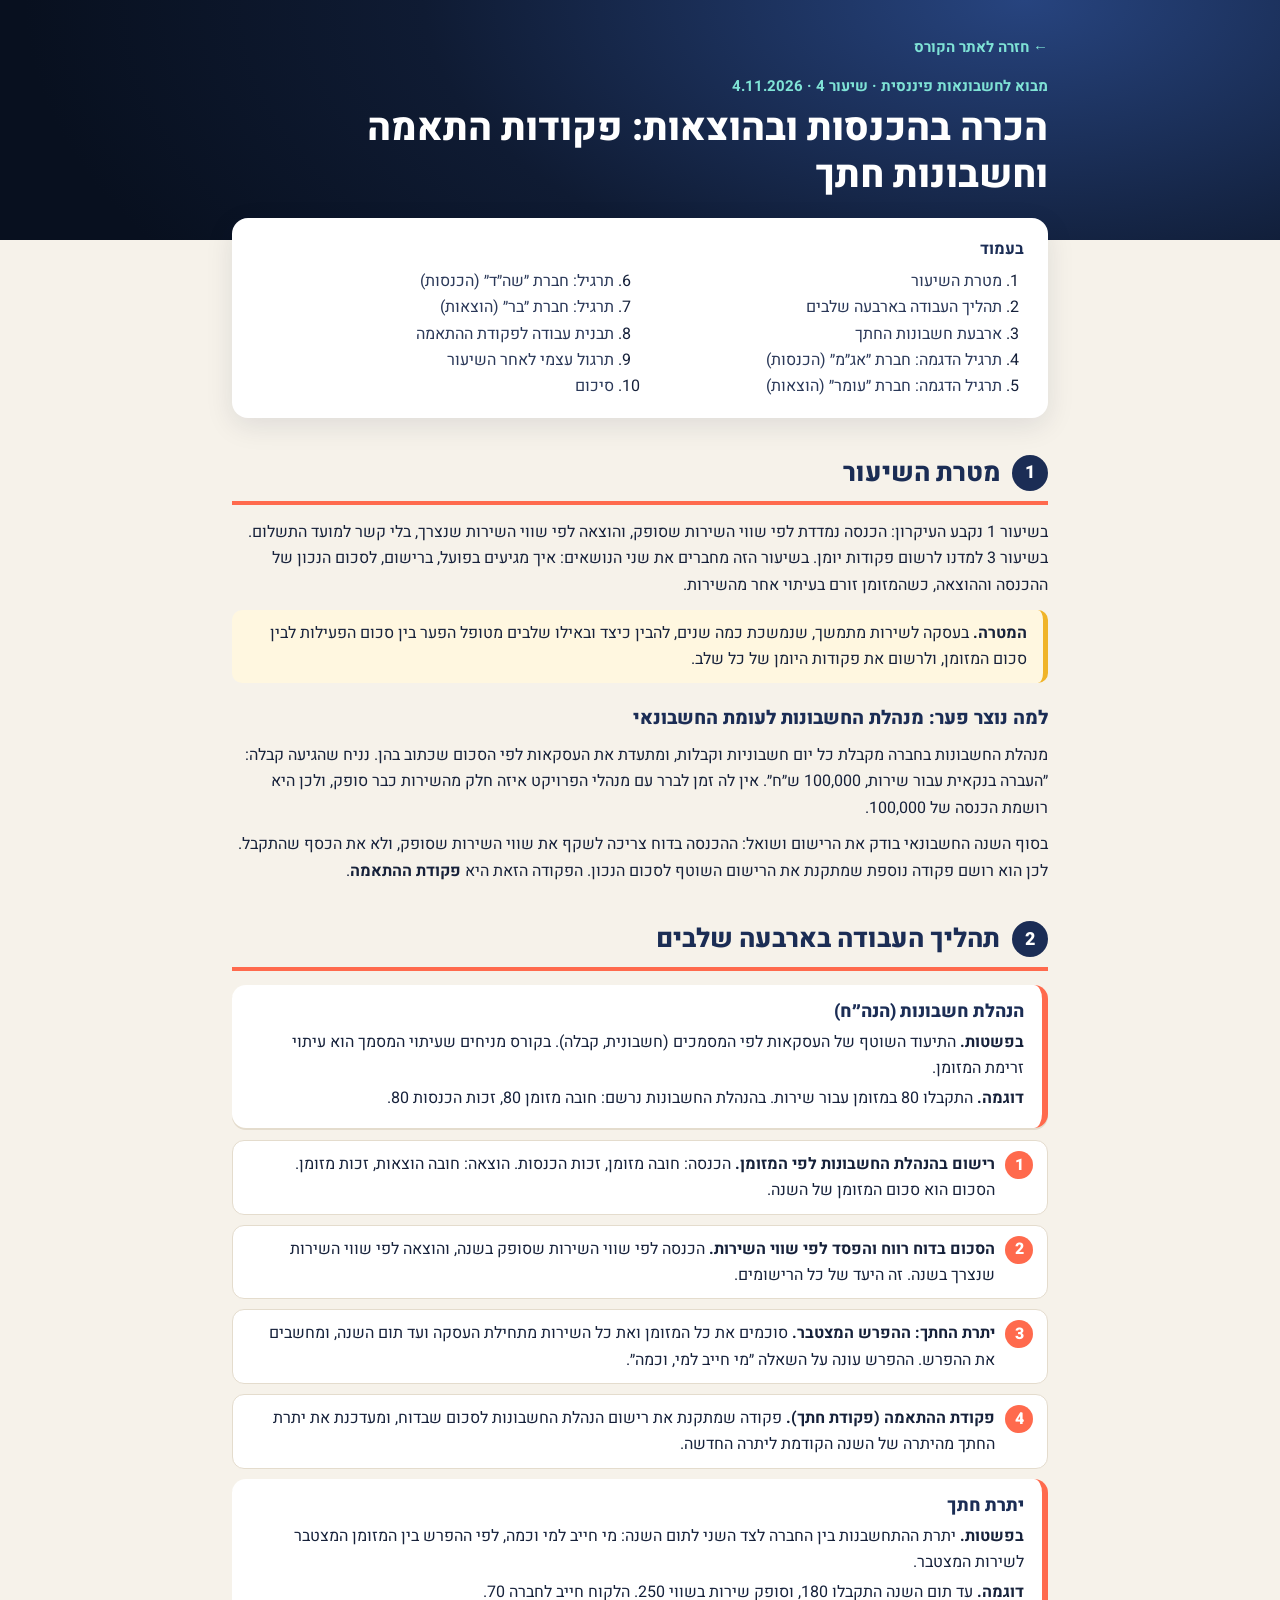
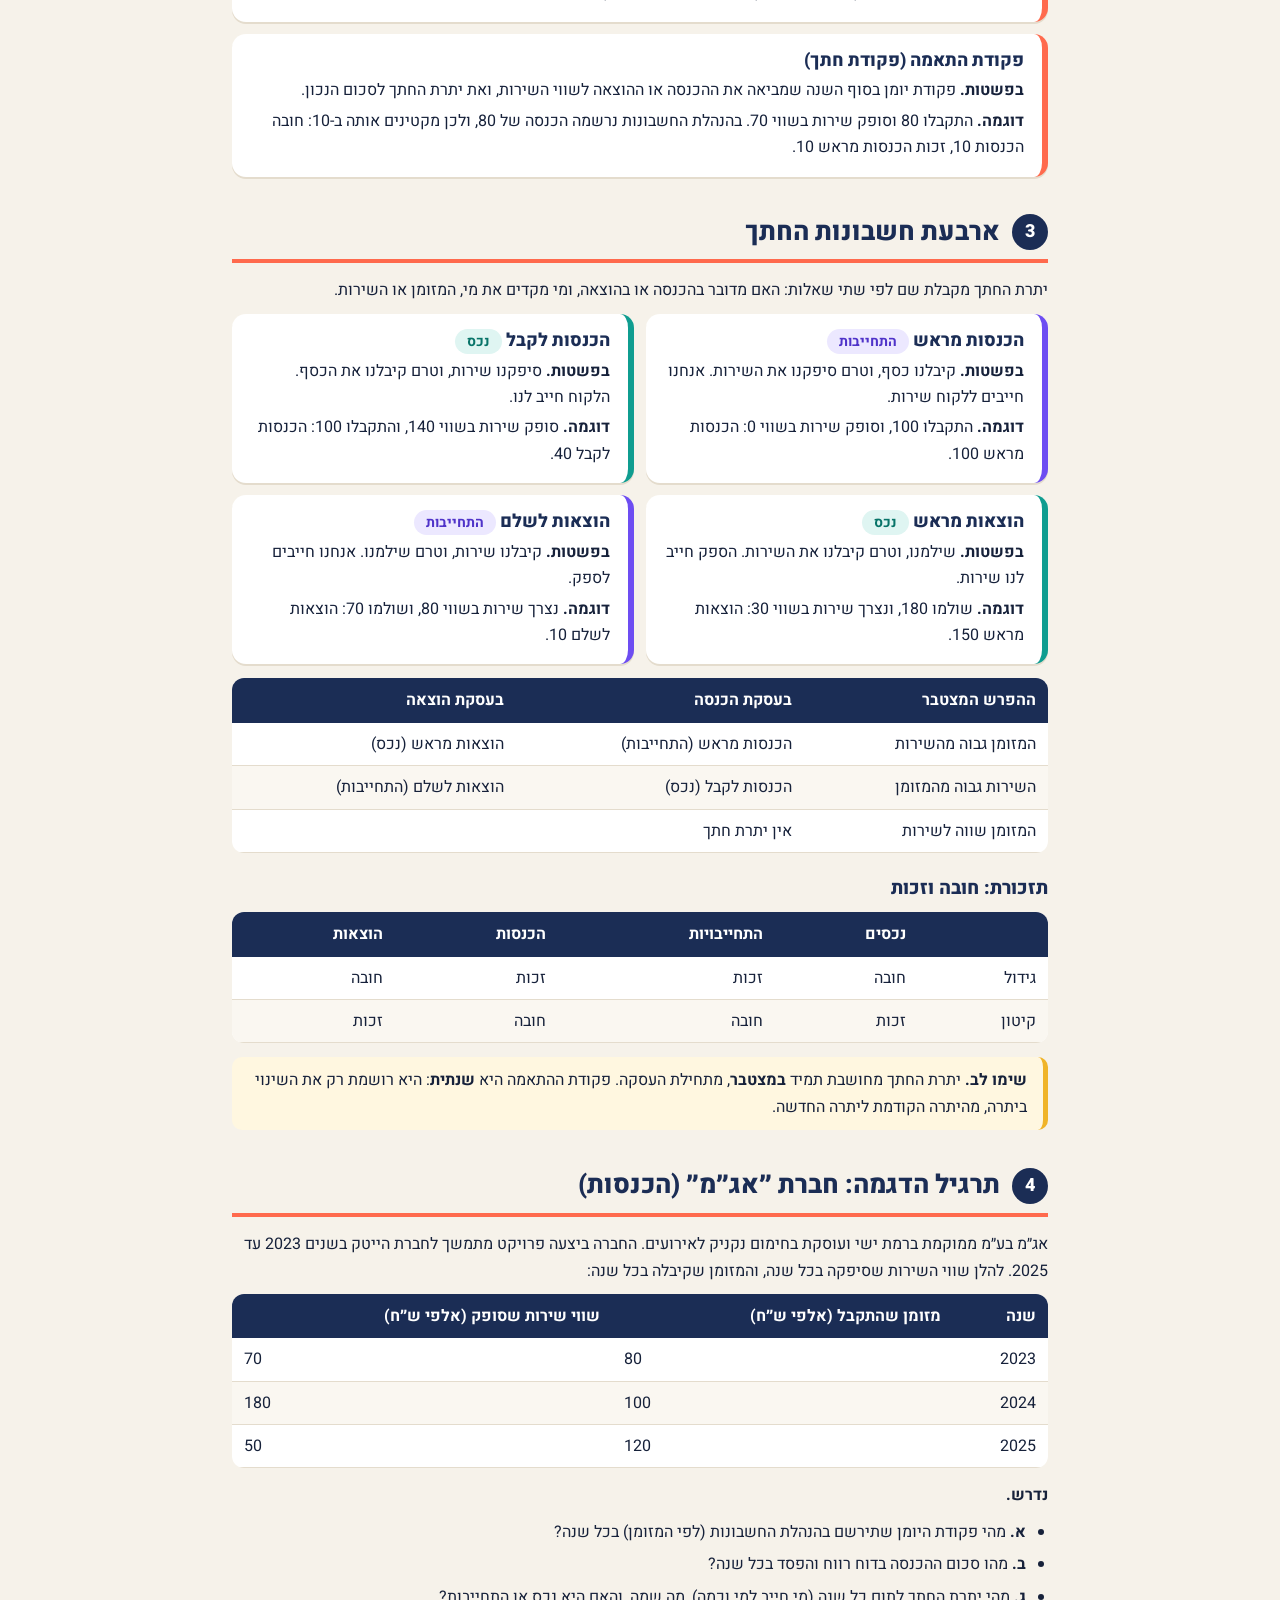
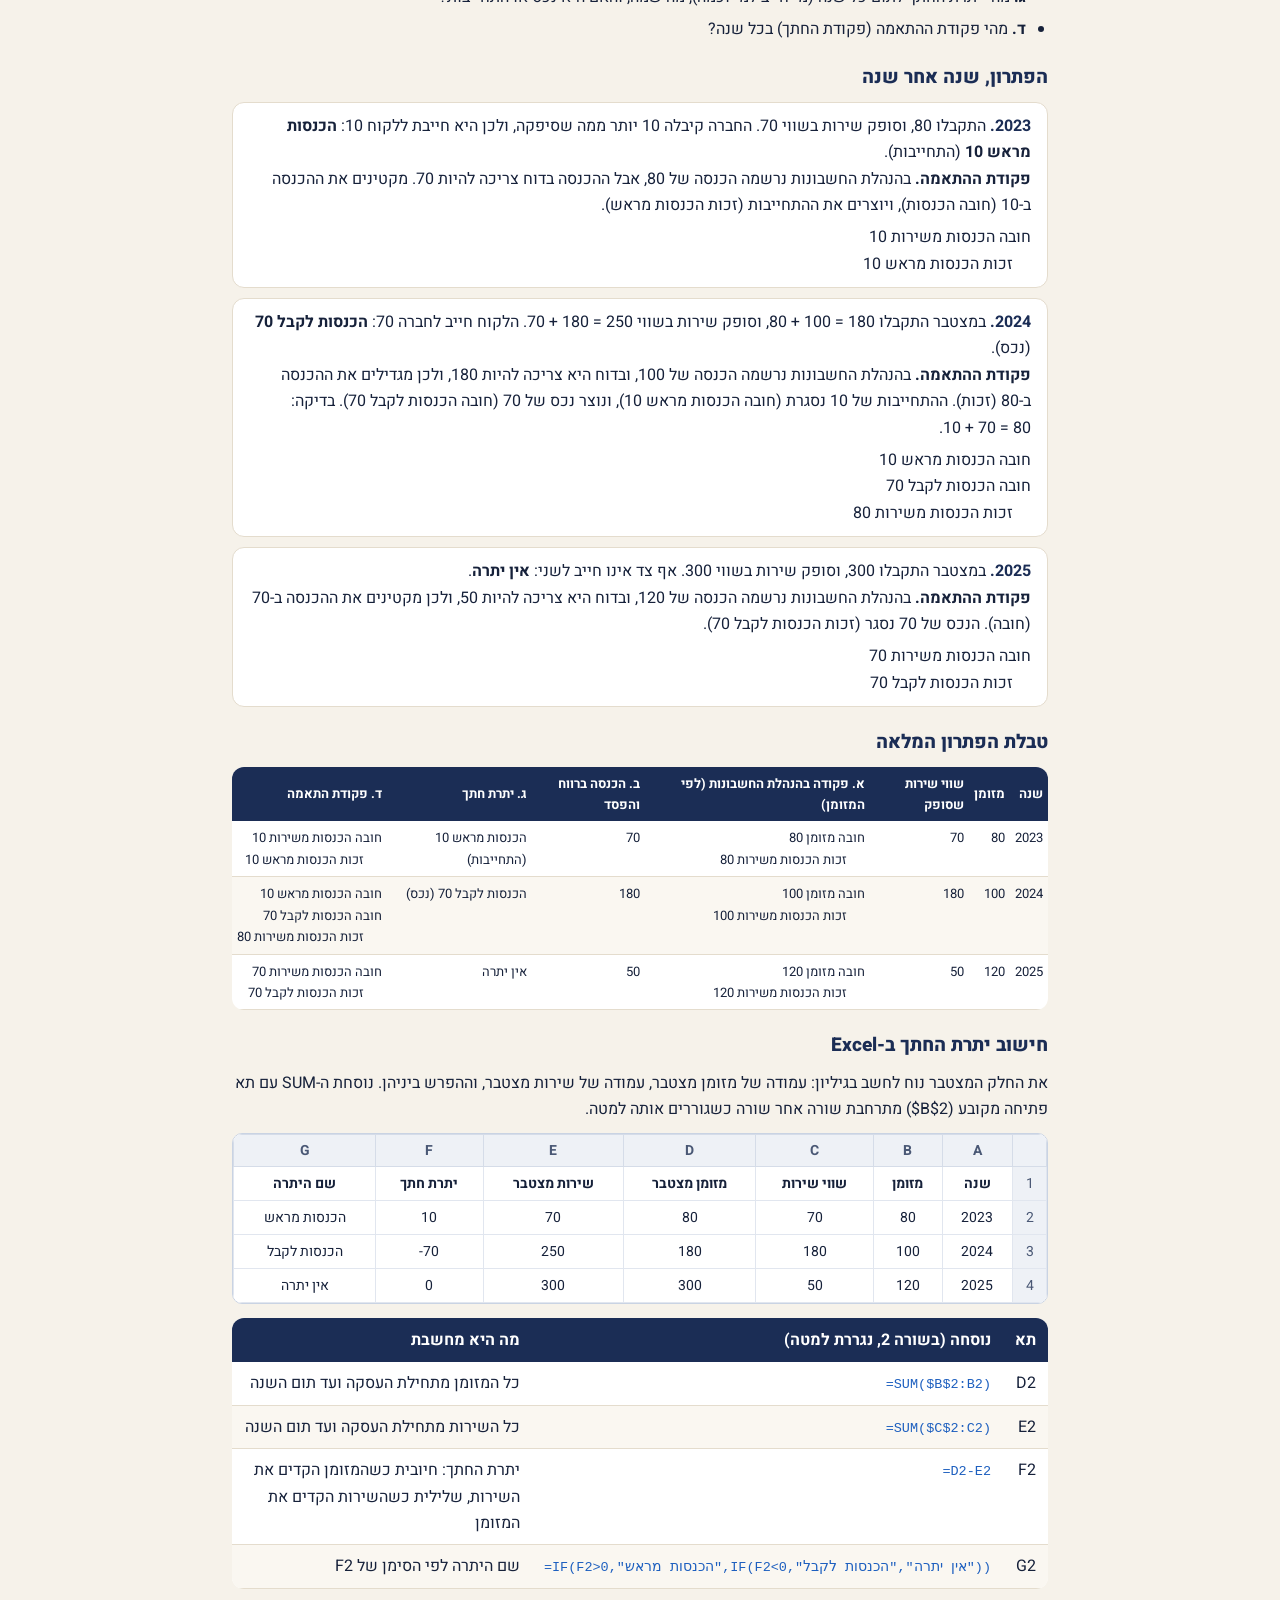
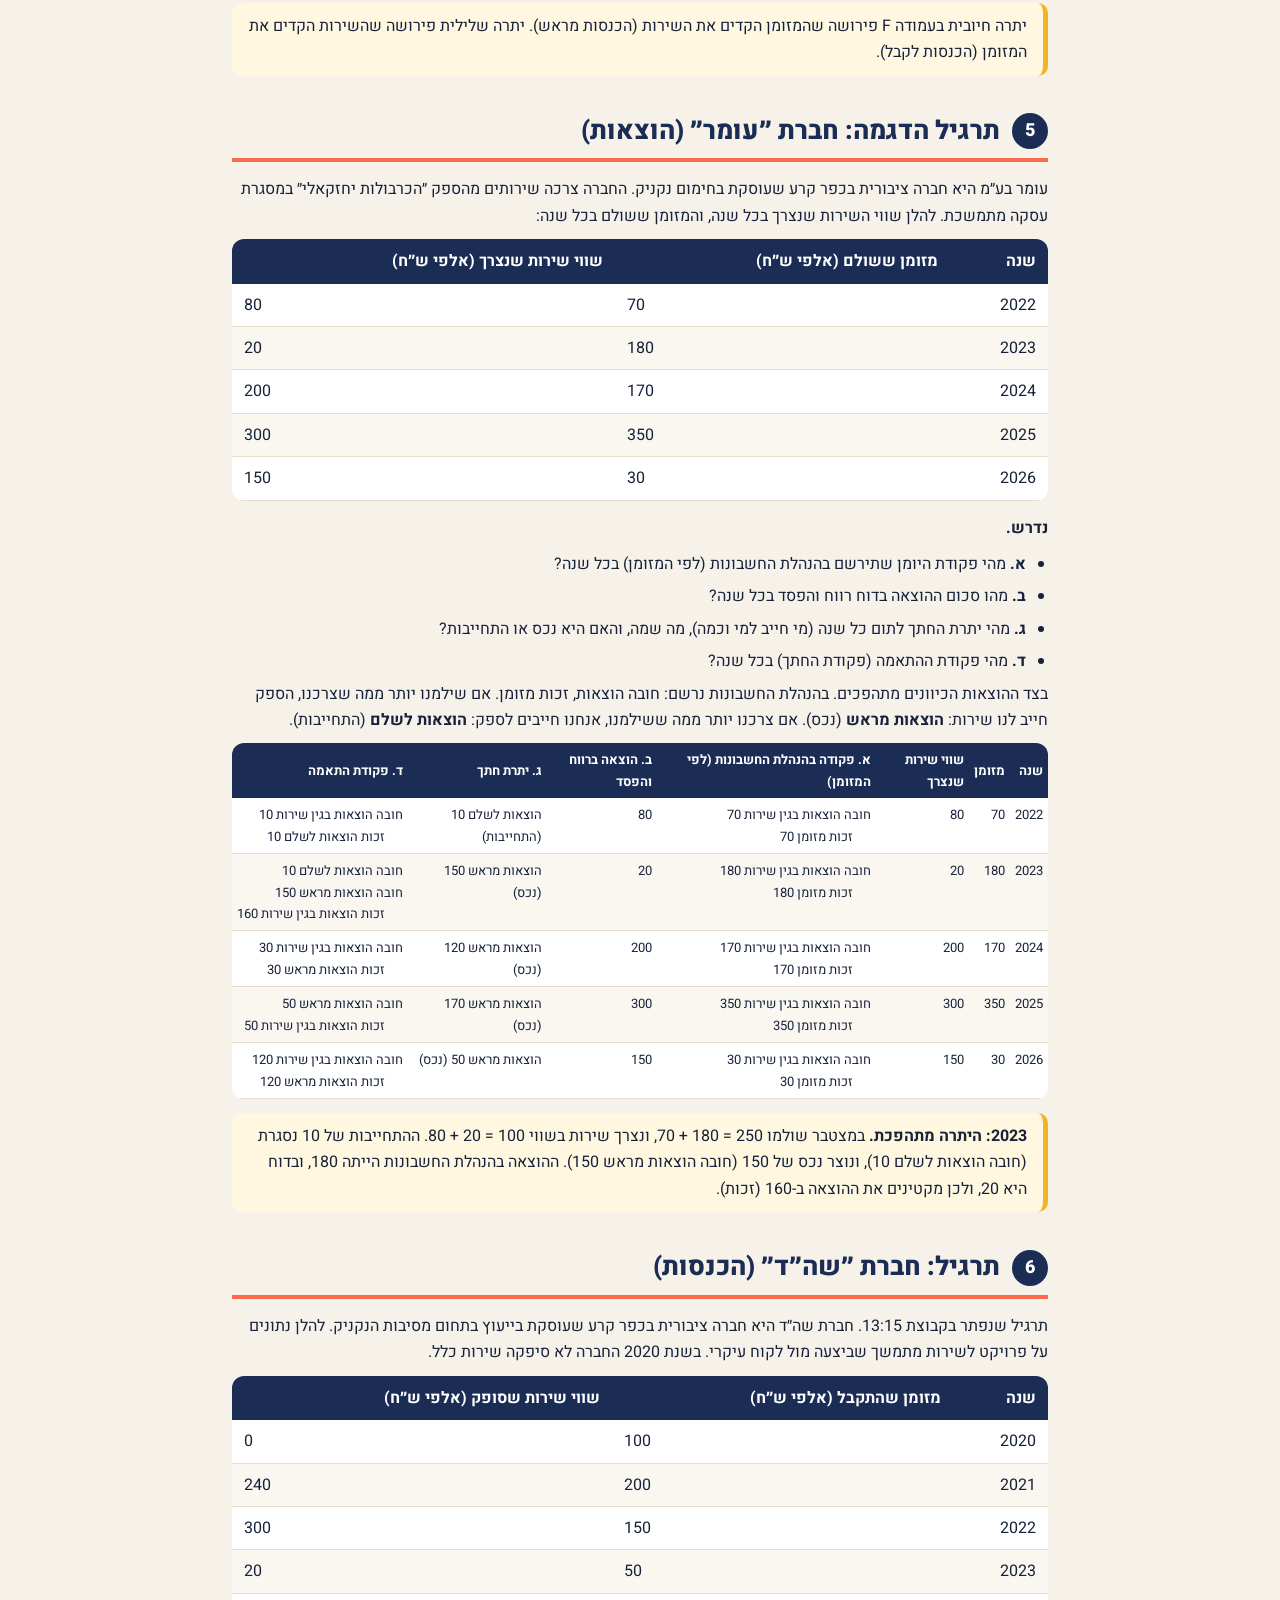
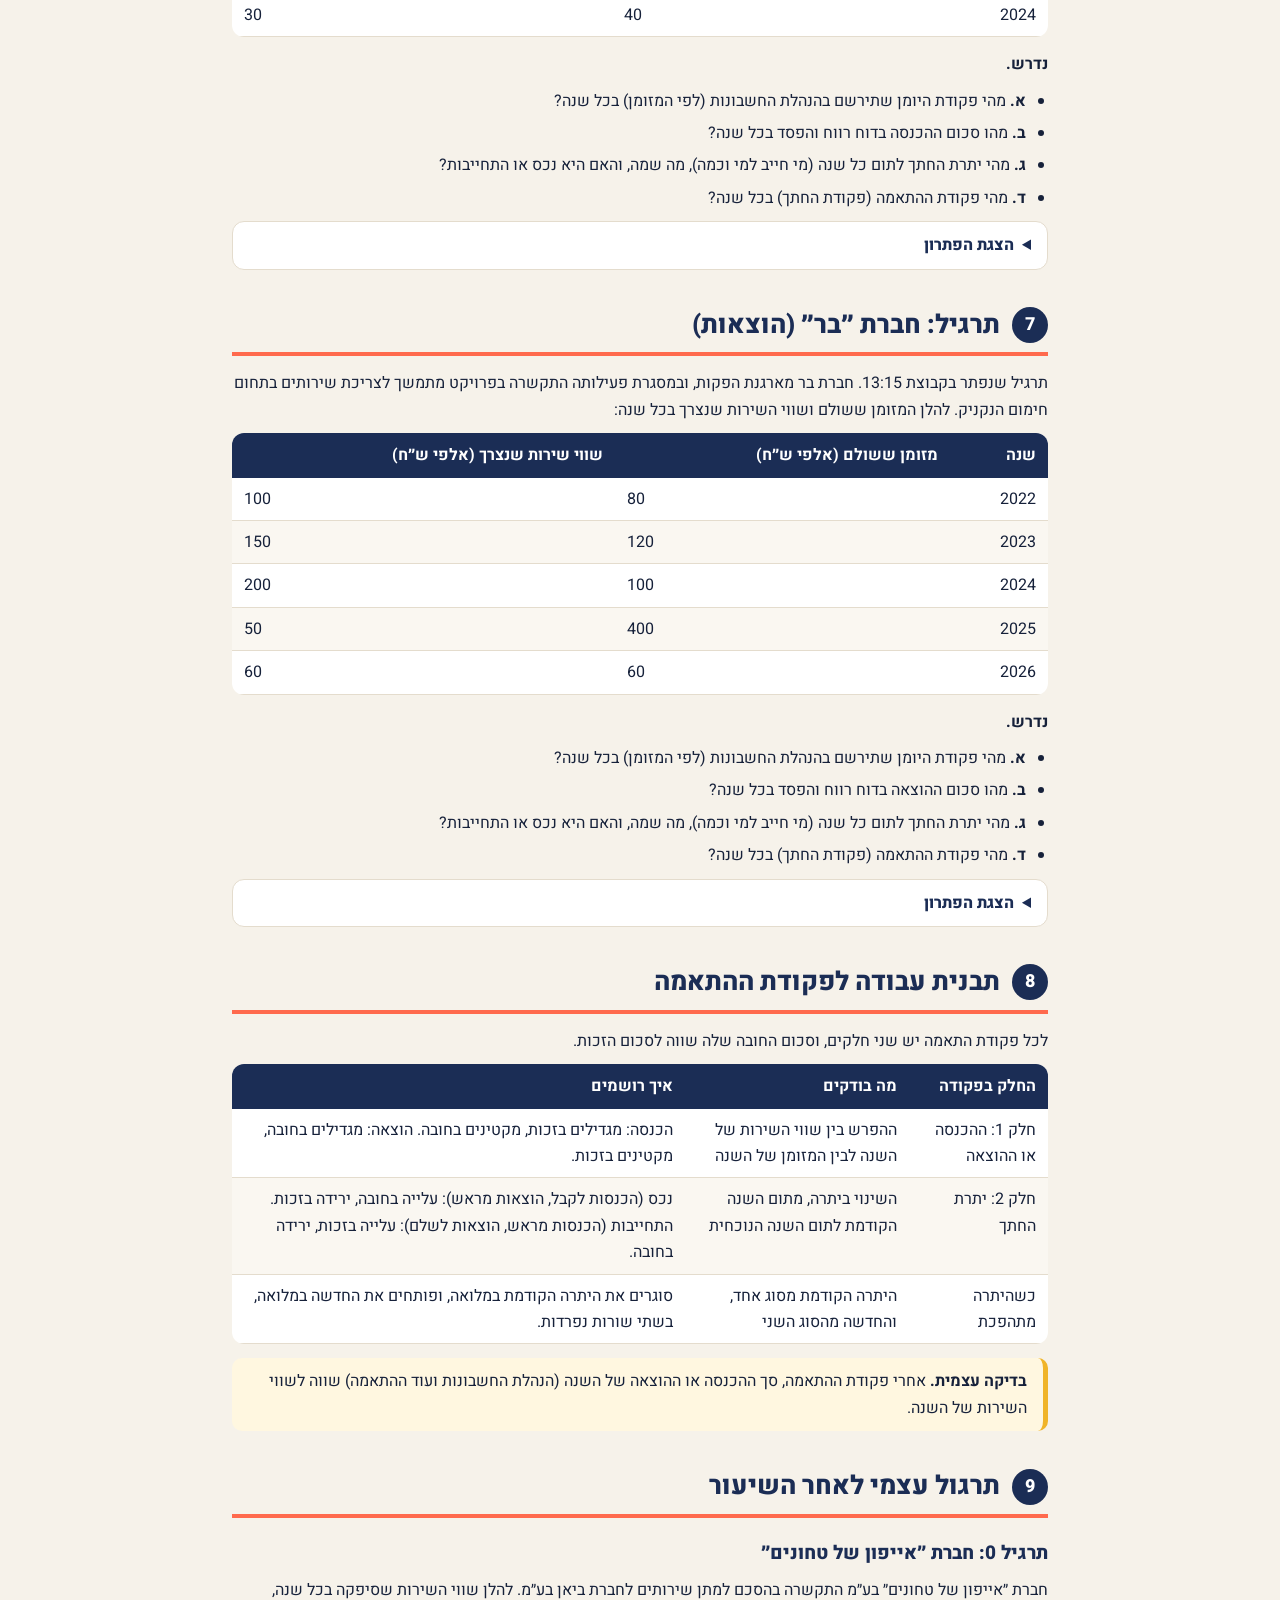
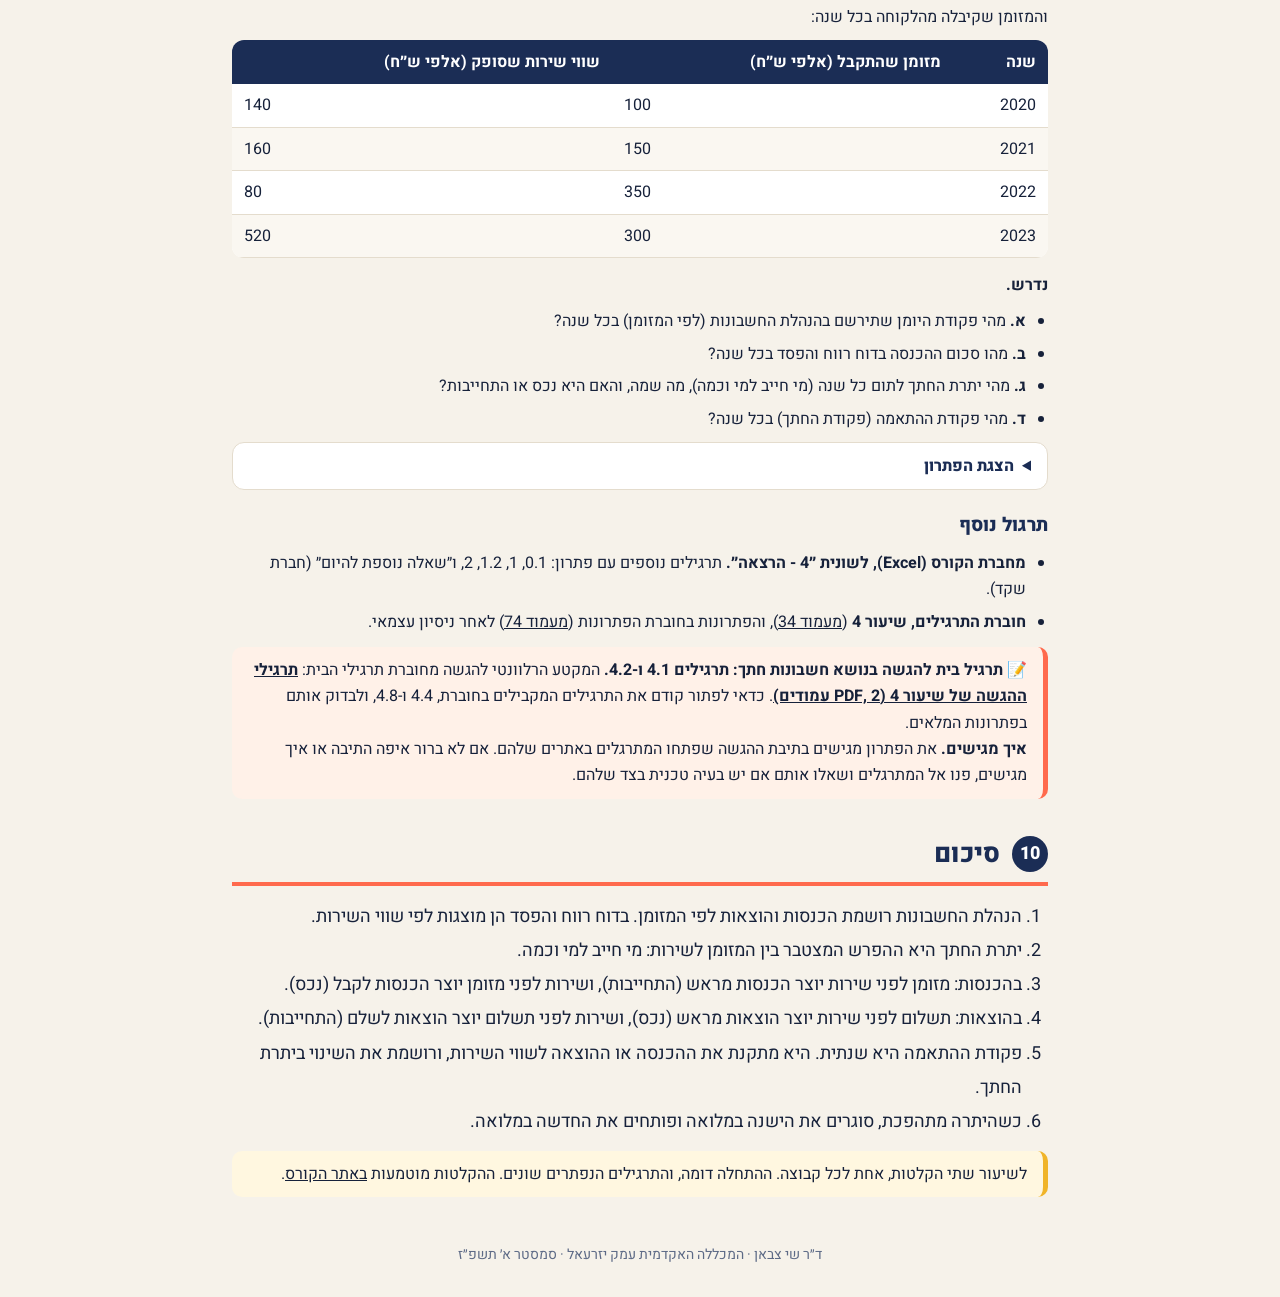
==== commit c5085ea4: "Lesson 4: highlight the cutoff homework, attach its 2-page excerpt, explain submission via the TAs' " ====
--- a/lectures/lecture-4/notes.html
+++ b/lectures/lecture-4/notes.html
@@ -138,7 +138,8 @@
 <p><b>נדרש.</b></p><ul class="rules"><li><b>א.</b> מהי פקודת היומן שתירשם בהנהלת החשבונות (לפי המזומן) בכל שנה?</li><li><b>ב.</b> מהו סכום ההכנסה בדוח רווח והפסד בכל שנה?</li><li><b>ג.</b> מהי יתרת החתך לתום כל שנה (מי חייב למי וכמה), מה שמה, והאם היא נכס או התחייבות?</li><li><b>ד.</b> מהי פקודת ההתאמה (פקודת החתך) בכל שנה?</li></ul>
 <details><summary>הצגת הפתרון</summary><div class="tw"><table class="wide"><thead><tr><th>שנה</th><th>מזומן</th><th>שווי שירות שסופק</th><th>א. פקודה בהנהלת החשבונות (לפי המזומן)</th><th>ב. הכנסה ברווח והפסד</th><th>ג. יתרת חתך</th><th>ד. פקודת התאמה</th></tr></thead><tbody><tr><td>2020</td><td><span class="n">100</span></td><td><span class="n">140</span></td><td><span class="je"><span class="d">חובה מזומן <span class="n">100</span></span><span class="c">זכות הכנסות <span class="n">100</span></span></span></td><td><span class="n">140</span></td><td>הכנסות לקבל <span class="n">40</span> (נכס)</td><td><span class="je"><span class="d">חובה הכנסות לקבל <span class="n">40</span></span><span class="c">זכות הכנסות <span class="n">40</span></span></span></td></tr><tr><td>2021</td><td><span class="n">150</span></td><td><span class="n">160</span></td><td><span class="je"><span class="d">חובה מזומן <span class="n">150</span></span><span class="c">זכות הכנסות <span class="n">150</span></span></span></td><td><span class="n">160</span></td><td>הכנסות לקבל <span class="n">50</span> (נכס)</td><td><span class="je"><span class="d">חובה הכנסות לקבל <span class="n">10</span></span><span class="c">זכות הכנסות <span class="n">10</span></span></span></td></tr><tr><td>2022</td><td><span class="n">350</span></td><td><span class="n">80</span></td><td><span class="je"><span class="d">חובה מזומן <span class="n">350</span></span><span class="c">זכות הכנסות <span class="n">350</span></span></span></td><td><span class="n">80</span></td><td>הכנסות מראש <span class="n">220</span> (התחייבות)</td><td><span class="je"><span class="d">חובה הכנסות <span class="n">270</span></span><span class="c">זכות הכנסות לקבל <span class="n">50</span></span><span class="c">זכות הכנסות מראש <span class="n">220</span></span></span></td></tr><tr><td>2023</td><td><span class="n">300</span></td><td><span class="n">520</span></td><td><span class="je"><span class="d">חובה מזומן <span class="n">300</span></span><span class="c">זכות הכנסות <span class="n">300</span></span></span></td><td><span class="n">520</span></td><td>אין יתרה</td><td><span class="je"><span class="d">חובה הכנסות מראש <span class="n">220</span></span><span class="c">זכות הכנסות <span class="n">220</span></span></span></td></tr></tbody></table></div></details>
 <h3>תרגול נוסף</h3>
-<ul class="rules"><li><b>מחברת הקורס (Excel), לשונית ״4 - הרצאה״.</b> תרגילים נוספים עם פתרון: 0.1, 1, 1.2, 2, ו״שאלה נוספת להיום״ (חברת שקד).</li><li><b>חוברת התרגילים, שיעור 4</b> (<a href="../../materials/exercise-booklet.pdf#page=34" target="_blank" rel="noopener">מעמוד 34</a>), והפתרונות בחוברת הפתרונות (<a href="../../materials/solutions-booklet.pdf#page=74" target="_blank" rel="noopener">מעמוד 74</a>) לאחר ניסיון עצמאי.</li><li><b>תרגילי הבית להגשה: 4.1 ו-4.2</b> (<a href="../../materials/homework.pdf#page=3" target="_blank" rel="noopener">קובץ ההגשה</a>). כדאי לפתור קודם את התרגילים המקבילים בחוברת, 4.4 ו-4.8, ולבדוק אותם בפתרונות המלאים.</li></ul>
+<ul class="rules"><li><b>מחברת הקורס (Excel), לשונית ״4 - הרצאה״.</b> תרגילים נוספים עם פתרון: 0.1, 1, 1.2, 2, ו״שאלה נוספת להיום״ (חברת שקד).</li><li><b>חוברת התרגילים, שיעור 4</b> (<a href="../../materials/exercise-booklet.pdf#page=34" target="_blank" rel="noopener">מעמוד 34</a>), והפתרונות בחוברת הפתרונות (<a href="../../materials/solutions-booklet.pdf#page=74" target="_blank" rel="noopener">מעמוד 74</a>) לאחר ניסיון עצמאי.</li></ul>
+<div class="note" style="background:#fff1e8;border-right-color:var(--coral)"><b>📝 תרגיל בית להגשה בנושא חשבונות חתך: תרגילים 4.1 ו-4.2.</b> המקטע הרלוונטי להגשה מחוברת תרגילי הבית: <a href="../../materials/homework-lesson-4.pdf" target="_blank" rel="noopener"><b>תרגילי ההגשה של שיעור 4 (PDF, 2 עמודים)</b></a>. כדאי לפתור קודם את התרגילים המקבילים בחוברת, 4.4 ו-4.8, ולבדוק אותם בפתרונות המלאים.<br><b>איך מגישים.</b> את הפתרון מגישים בתיבת ההגשה שפתחו המתרגלים באתרים שלהם. אם לא ברור איפה התיבה או איך מגישים, פנו אל המתרגלים ושאלו אותם אם יש בעיה טכנית בצד שלהם.</div>
 </section><section id="s10"><h2><span class="sn">10</span>סיכום</h2>
 <ol class="five"><li>הנהלת החשבונות רושמת הכנסות והוצאות לפי המזומן. בדוח רווח והפסד הן מוצגות לפי שווי השירות.</li><li>יתרת החתך היא ההפרש המצטבר בין המזומן לשירות: מי חייב למי וכמה.</li><li>בהכנסות: מזומן לפני שירות יוצר הכנסות מראש (התחייבות), ושירות לפני מזומן יוצר הכנסות לקבל (נכס).</li><li>בהוצאות: תשלום לפני שירות יוצר הוצאות מראש (נכס), ושירות לפני תשלום יוצר הוצאות לשלם (התחייבות).</li><li>פקודת ההתאמה היא שנתית. היא מתקנת את ההכנסה או ההוצאה לשווי השירות, ורושמת את השינוי ביתרת החתך.</li><li>כשהיתרה מתהפכת, סוגרים את הישנה במלואה ופותחים את החדשה במלואה.</li></ol>
 <div class="note">לשיעור שתי הקלטות, אחת לכל קבוצה. ההתחלה דומה, והתרגילים הנפתרים שונים. ההקלטות מוטמעות <a href="../../index.html#recording-4">באתר הקורס</a>.</div>
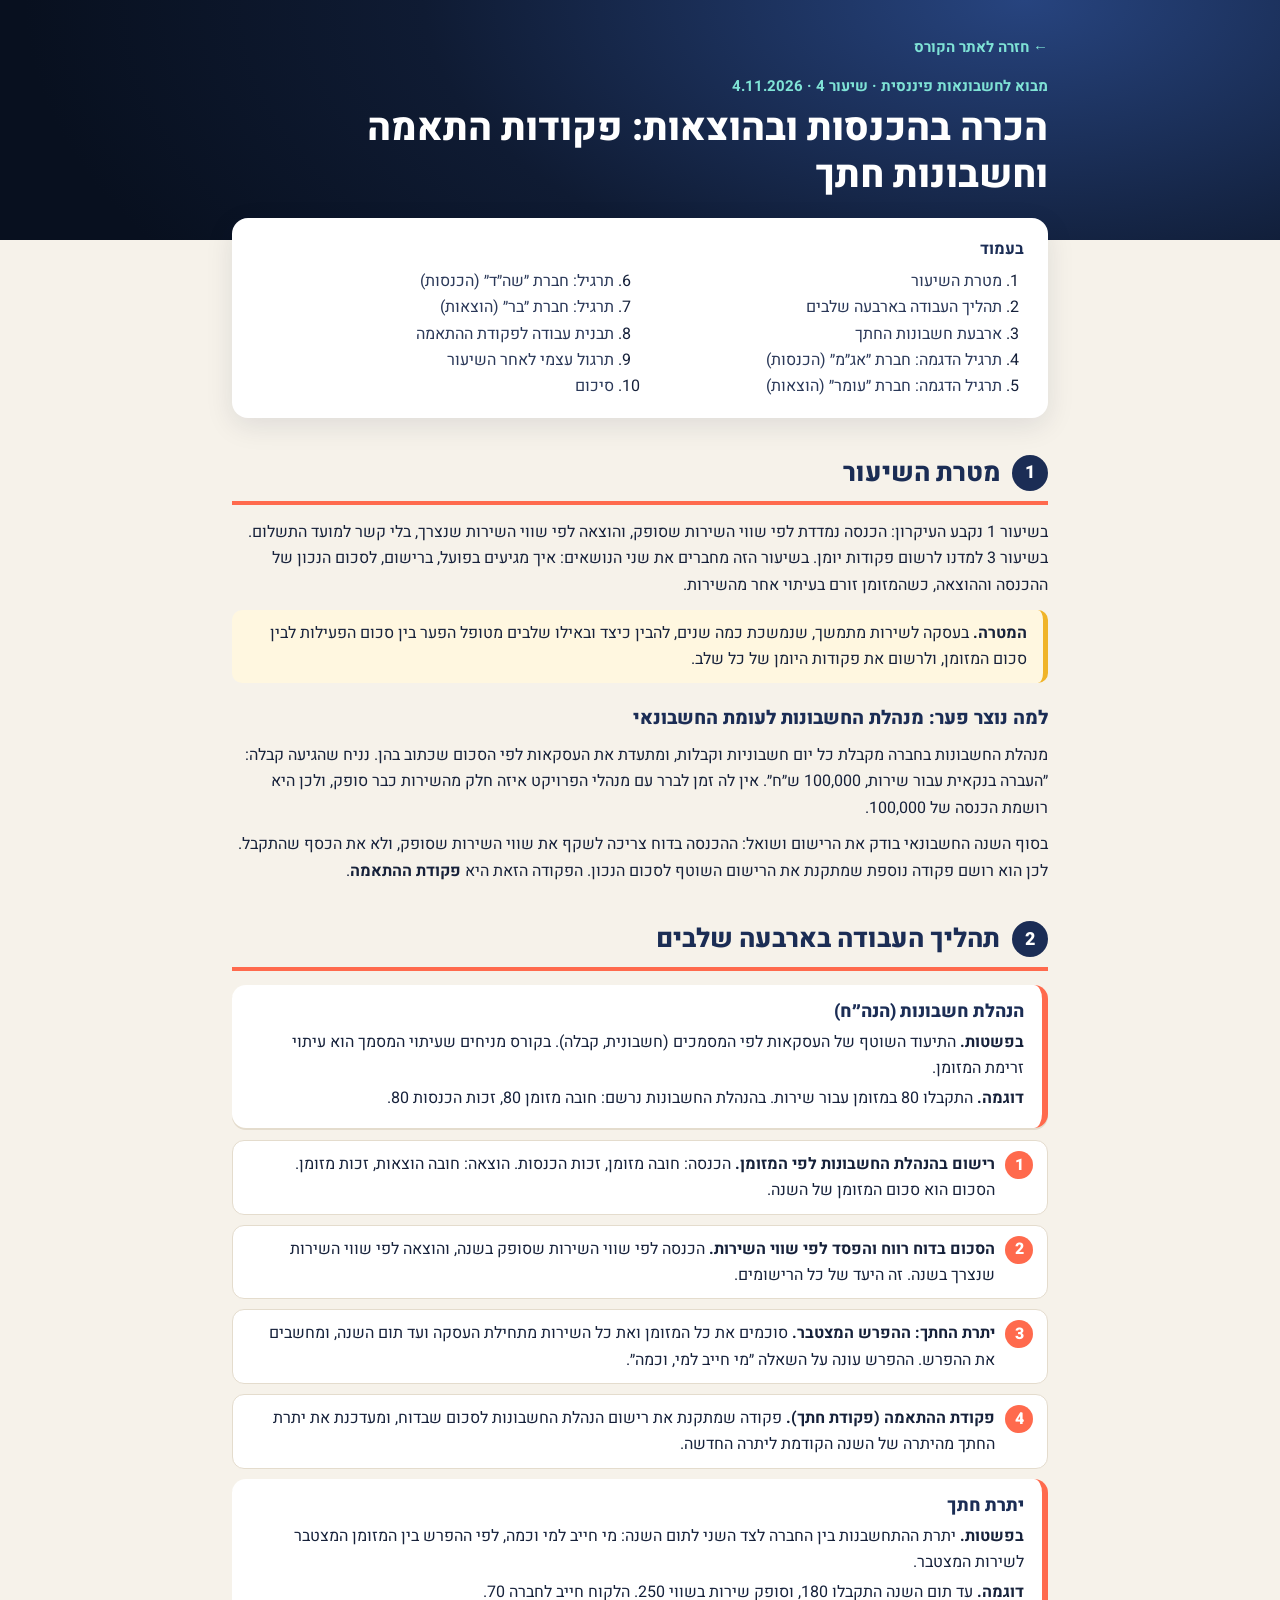
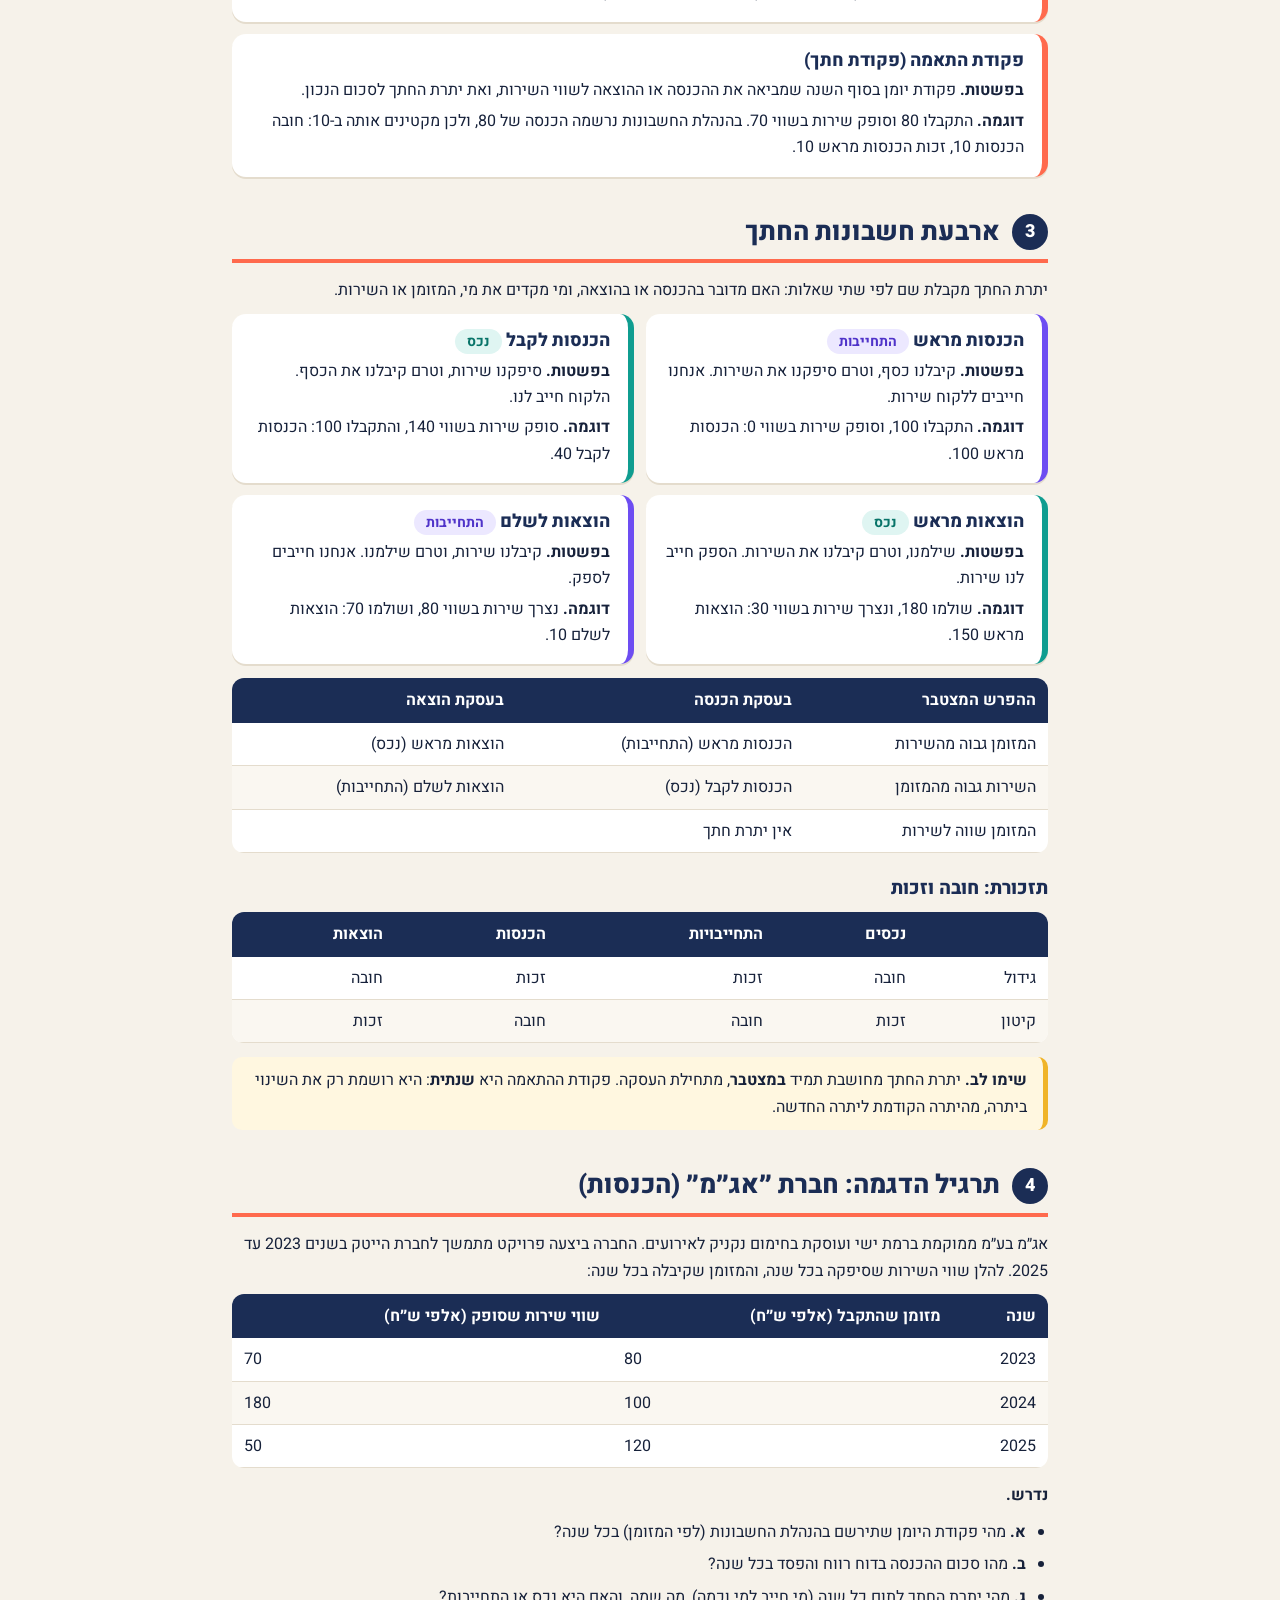
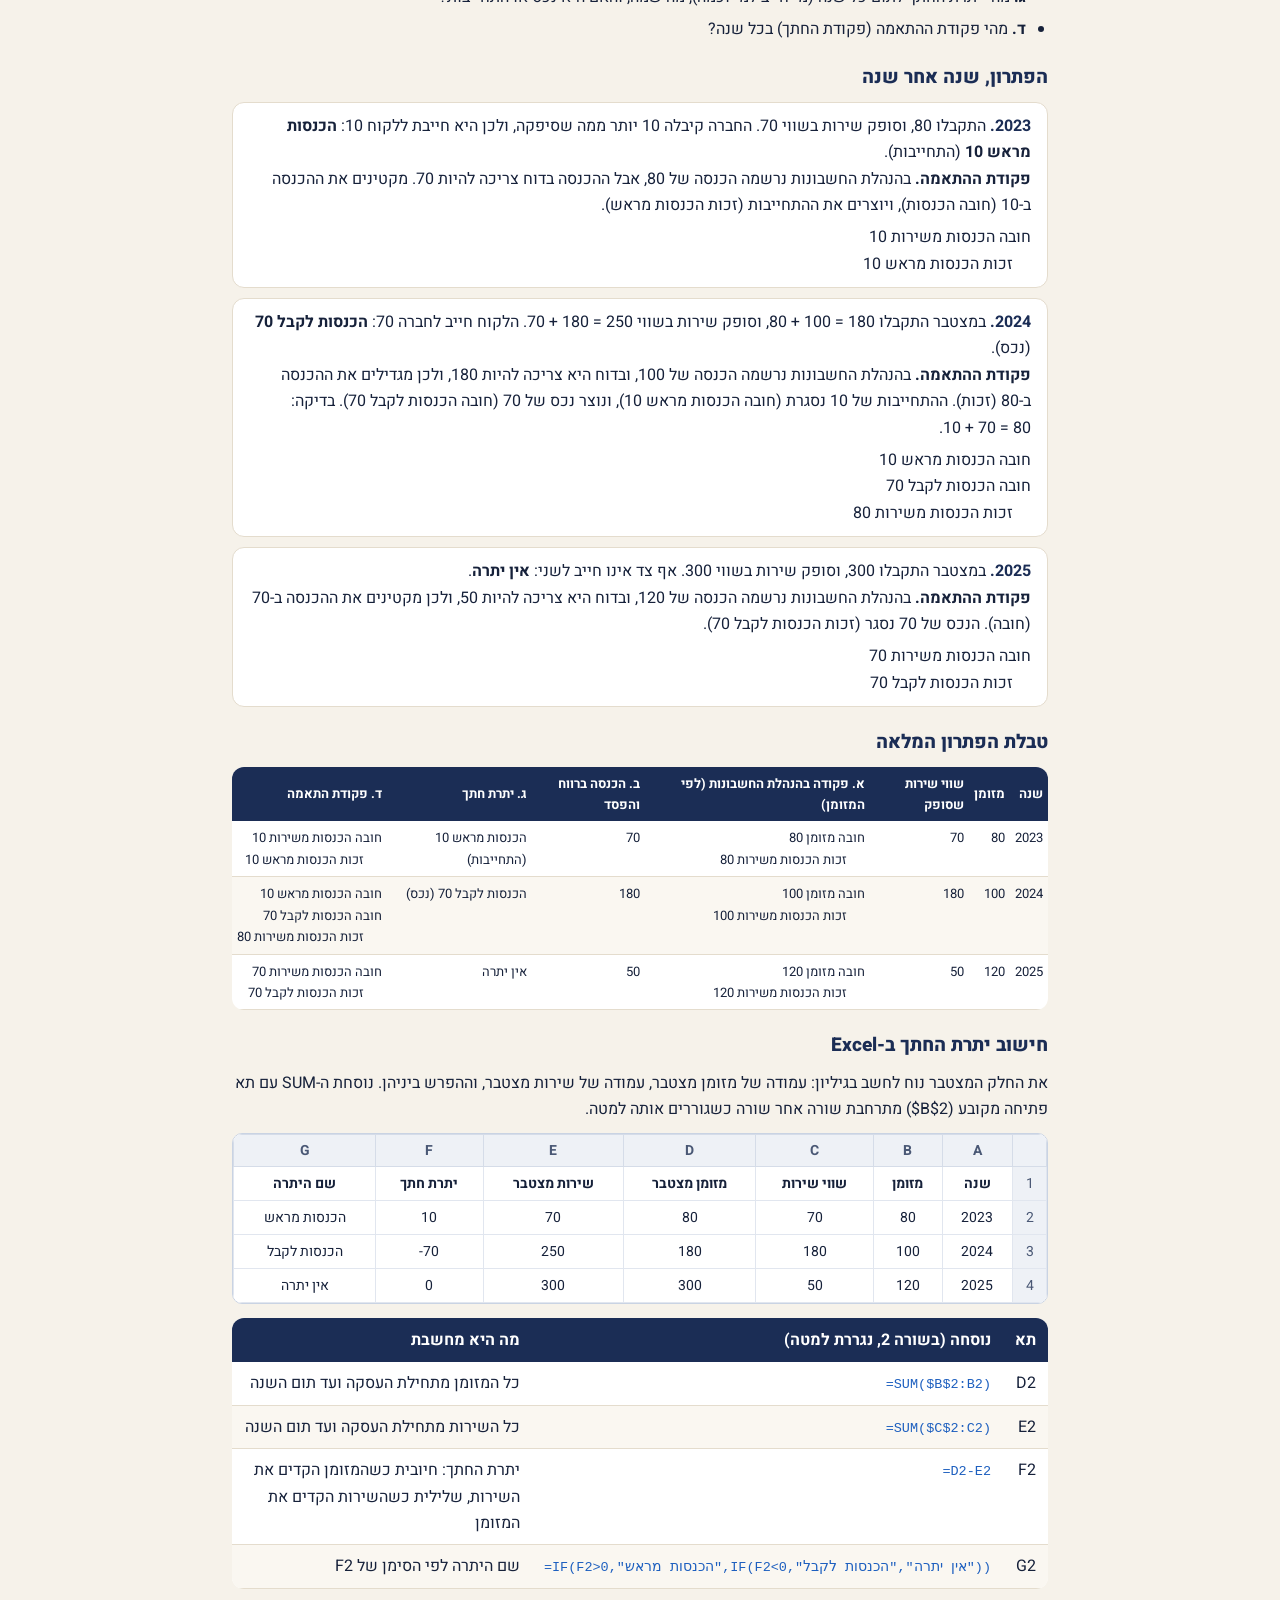
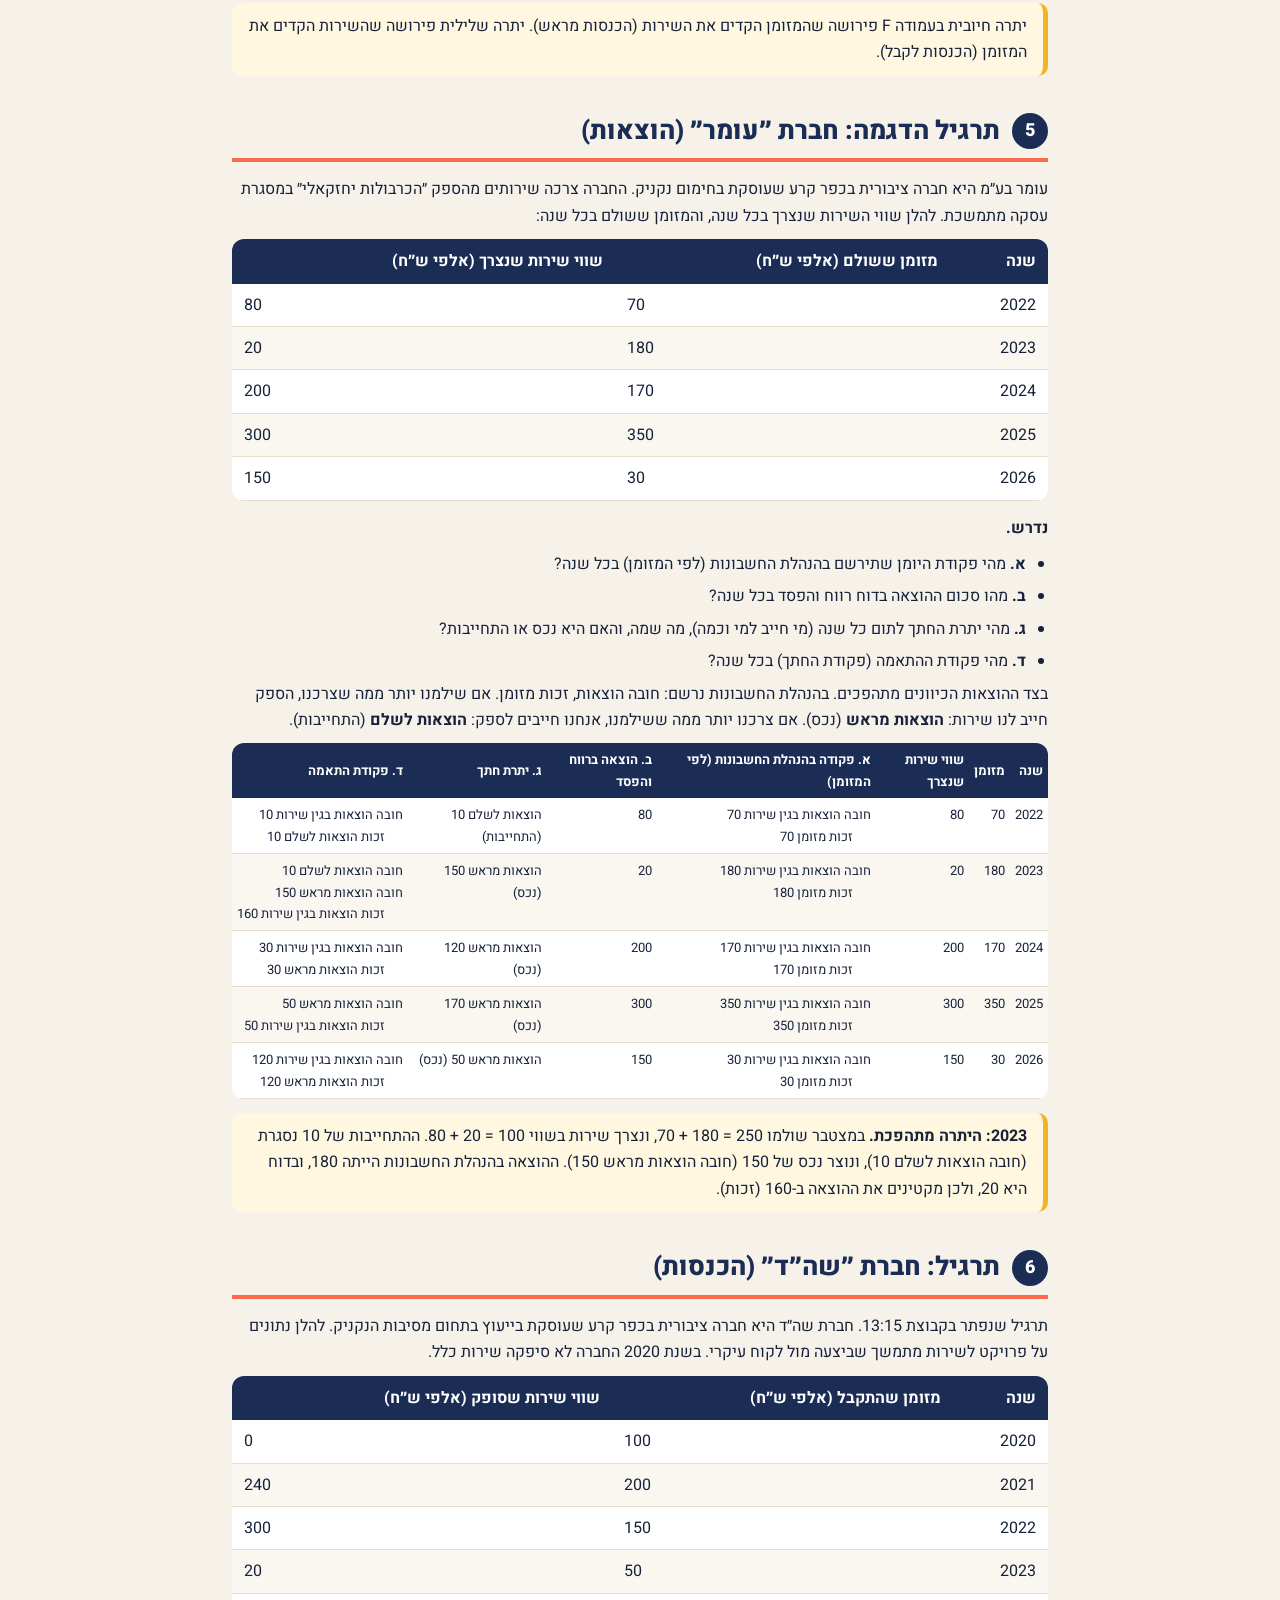
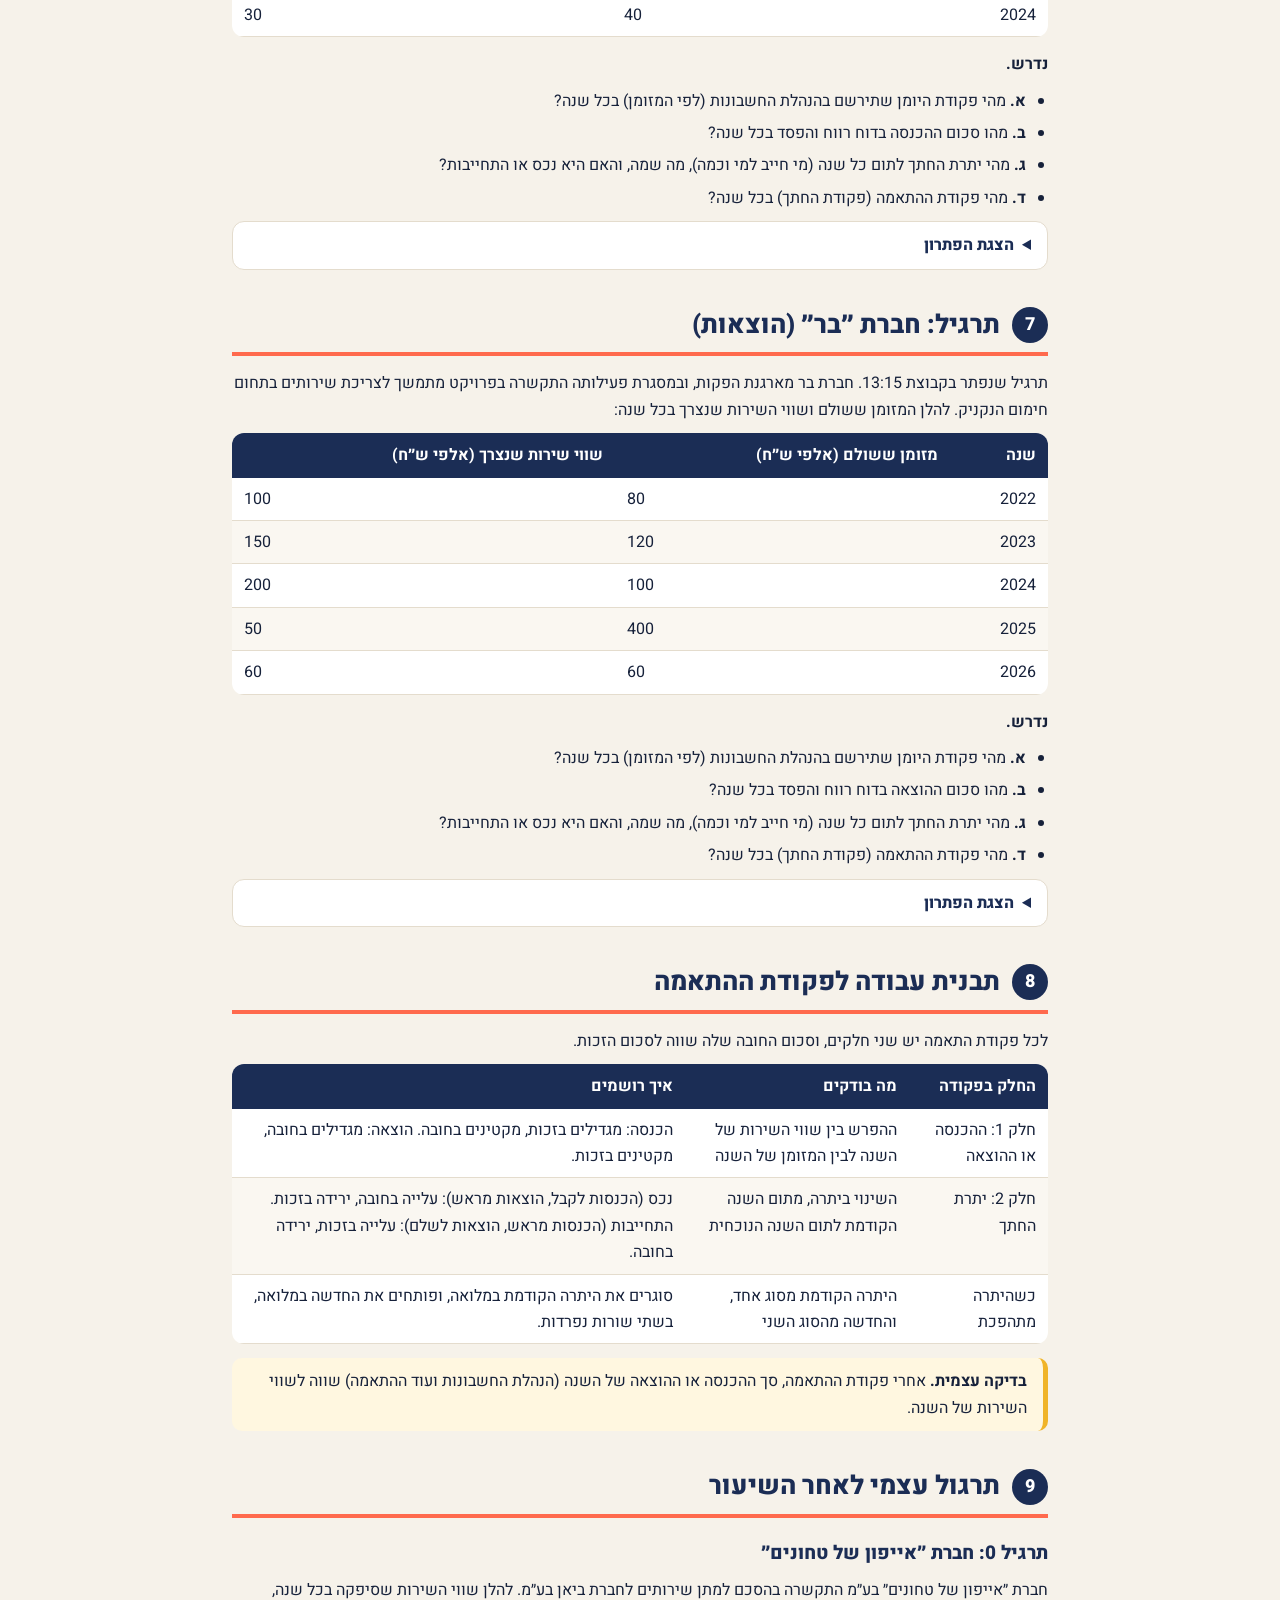
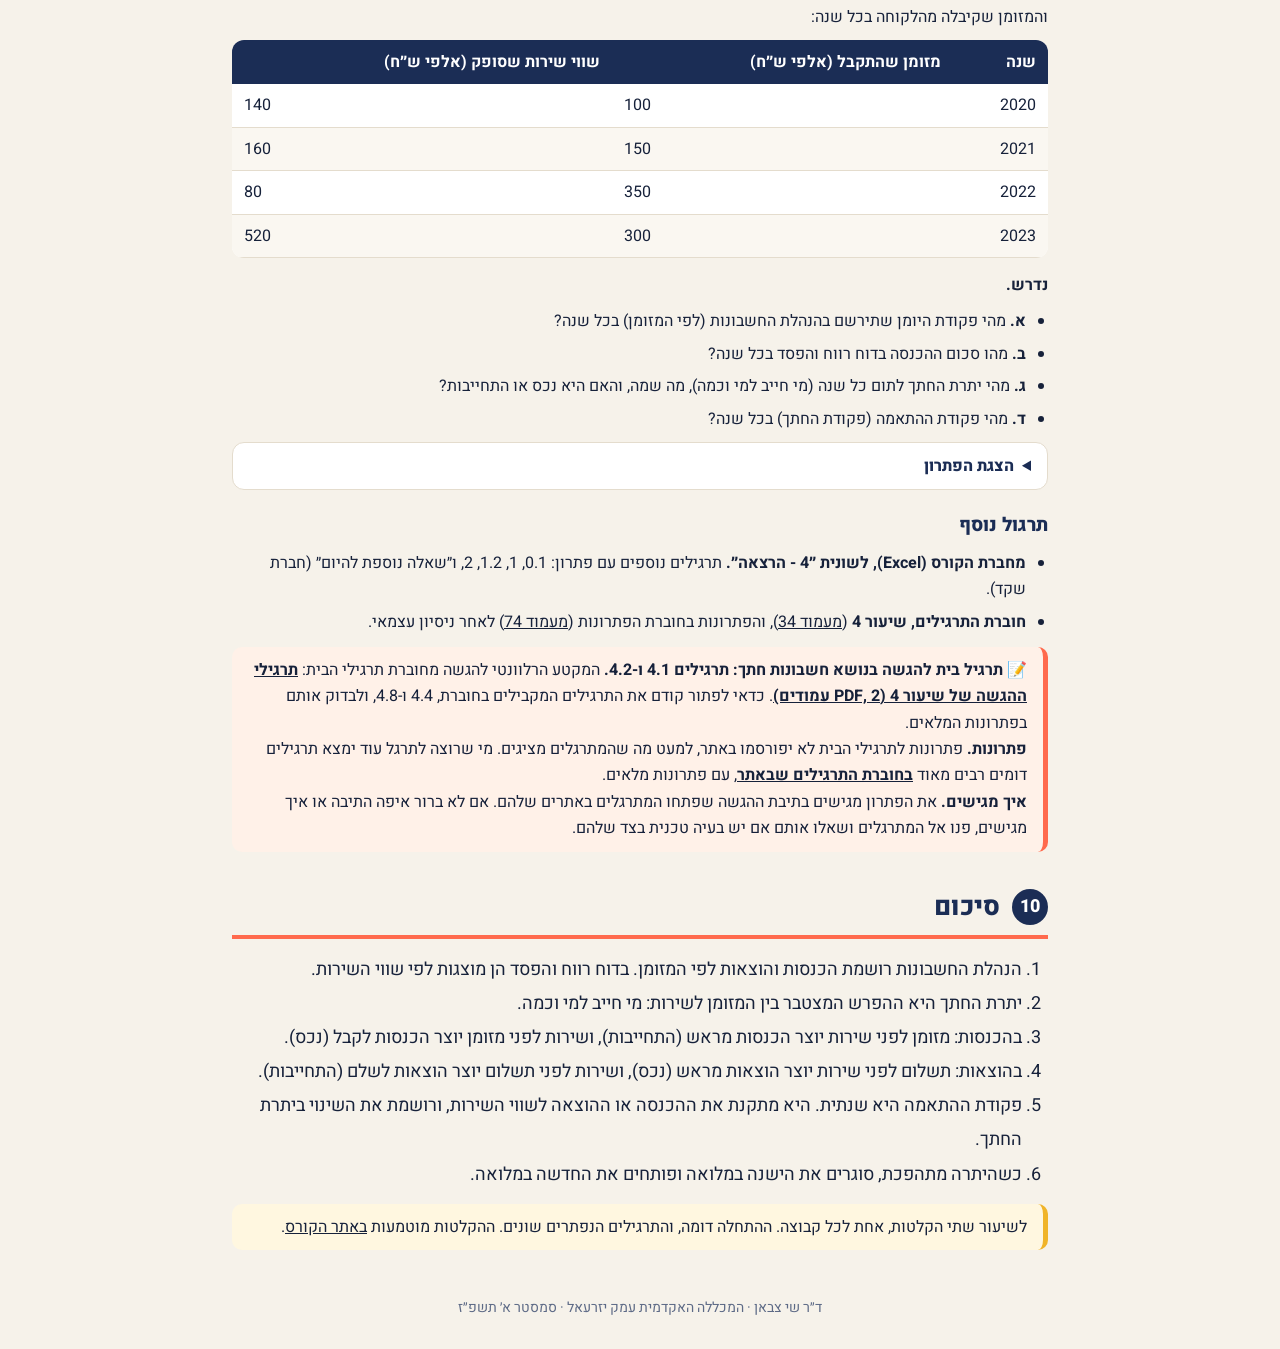
==== commit 928a7d54: "Homework notices: no published solutions beyond what the TAs present; point to the booklet's similar" ====
--- a/lectures/lecture-4/notes.html
+++ b/lectures/lecture-4/notes.html
@@ -139,7 +139,7 @@
 <details><summary>הצגת הפתרון</summary><div class="tw"><table class="wide"><thead><tr><th>שנה</th><th>מזומן</th><th>שווי שירות שסופק</th><th>א. פקודה בהנהלת החשבונות (לפי המזומן)</th><th>ב. הכנסה ברווח והפסד</th><th>ג. יתרת חתך</th><th>ד. פקודת התאמה</th></tr></thead><tbody><tr><td>2020</td><td><span class="n">100</span></td><td><span class="n">140</span></td><td><span class="je"><span class="d">חובה מזומן <span class="n">100</span></span><span class="c">זכות הכנסות <span class="n">100</span></span></span></td><td><span class="n">140</span></td><td>הכנסות לקבל <span class="n">40</span> (נכס)</td><td><span class="je"><span class="d">חובה הכנסות לקבל <span class="n">40</span></span><span class="c">זכות הכנסות <span class="n">40</span></span></span></td></tr><tr><td>2021</td><td><span class="n">150</span></td><td><span class="n">160</span></td><td><span class="je"><span class="d">חובה מזומן <span class="n">150</span></span><span class="c">זכות הכנסות <span class="n">150</span></span></span></td><td><span class="n">160</span></td><td>הכנסות לקבל <span class="n">50</span> (נכס)</td><td><span class="je"><span class="d">חובה הכנסות לקבל <span class="n">10</span></span><span class="c">זכות הכנסות <span class="n">10</span></span></span></td></tr><tr><td>2022</td><td><span class="n">350</span></td><td><span class="n">80</span></td><td><span class="je"><span class="d">חובה מזומן <span class="n">350</span></span><span class="c">זכות הכנסות <span class="n">350</span></span></span></td><td><span class="n">80</span></td><td>הכנסות מראש <span class="n">220</span> (התחייבות)</td><td><span class="je"><span class="d">חובה הכנסות <span class="n">270</span></span><span class="c">זכות הכנסות לקבל <span class="n">50</span></span><span class="c">זכות הכנסות מראש <span class="n">220</span></span></span></td></tr><tr><td>2023</td><td><span class="n">300</span></td><td><span class="n">520</span></td><td><span class="je"><span class="d">חובה מזומן <span class="n">300</span></span><span class="c">זכות הכנסות <span class="n">300</span></span></span></td><td><span class="n">520</span></td><td>אין יתרה</td><td><span class="je"><span class="d">חובה הכנסות מראש <span class="n">220</span></span><span class="c">זכות הכנסות <span class="n">220</span></span></span></td></tr></tbody></table></div></details>
 <h3>תרגול נוסף</h3>
 <ul class="rules"><li><b>מחברת הקורס (Excel), לשונית ״4 - הרצאה״.</b> תרגילים נוספים עם פתרון: 0.1, 1, 1.2, 2, ו״שאלה נוספת להיום״ (חברת שקד).</li><li><b>חוברת התרגילים, שיעור 4</b> (<a href="../../materials/exercise-booklet.pdf#page=34" target="_blank" rel="noopener">מעמוד 34</a>), והפתרונות בחוברת הפתרונות (<a href="../../materials/solutions-booklet.pdf#page=74" target="_blank" rel="noopener">מעמוד 74</a>) לאחר ניסיון עצמאי.</li></ul>
-<div class="note" style="background:#fff1e8;border-right-color:var(--coral)"><b>📝 תרגיל בית להגשה בנושא חשבונות חתך: תרגילים 4.1 ו-4.2.</b> המקטע הרלוונטי להגשה מחוברת תרגילי הבית: <a href="../../materials/homework-lesson-4.pdf" target="_blank" rel="noopener"><b>תרגילי ההגשה של שיעור 4 (PDF, 2 עמודים)</b></a>. כדאי לפתור קודם את התרגילים המקבילים בחוברת, 4.4 ו-4.8, ולבדוק אותם בפתרונות המלאים.<br><b>איך מגישים.</b> את הפתרון מגישים בתיבת ההגשה שפתחו המתרגלים באתרים שלהם. אם לא ברור איפה התיבה או איך מגישים, פנו אל המתרגלים ושאלו אותם אם יש בעיה טכנית בצד שלהם.</div>
+<div class="note" style="background:#fff1e8;border-right-color:var(--coral)"><b>📝 תרגיל בית להגשה בנושא חשבונות חתך: תרגילים 4.1 ו-4.2.</b> המקטע הרלוונטי להגשה מחוברת תרגילי הבית: <a href="../../materials/homework-lesson-4.pdf" target="_blank" rel="noopener"><b>תרגילי ההגשה של שיעור 4 (PDF, 2 עמודים)</b></a>. כדאי לפתור קודם את התרגילים המקבילים בחוברת, 4.4 ו-4.8, ולבדוק אותם בפתרונות המלאים.<br><b>פתרונות.</b> פתרונות לתרגילי הבית לא יפורסמו באתר, למעט מה שהמתרגלים מציגים. מי שרוצה לתרגל עוד ימצא תרגילים דומים רבים מאוד <a href="../../materials/exercise-booklet.pdf#page=34" target="_blank" rel="noopener"><b>בחוברת התרגילים שבאתר</b></a>, עם פתרונות מלאים.<br><b>איך מגישים.</b> את הפתרון מגישים בתיבת ההגשה שפתחו המתרגלים באתרים שלהם. אם לא ברור איפה התיבה או איך מגישים, פנו אל המתרגלים ושאלו אותם אם יש בעיה טכנית בצד שלהם.</div>
 </section><section id="s10"><h2><span class="sn">10</span>סיכום</h2>
 <ol class="five"><li>הנהלת החשבונות רושמת הכנסות והוצאות לפי המזומן. בדוח רווח והפסד הן מוצגות לפי שווי השירות.</li><li>יתרת החתך היא ההפרש המצטבר בין המזומן לשירות: מי חייב למי וכמה.</li><li>בהכנסות: מזומן לפני שירות יוצר הכנסות מראש (התחייבות), ושירות לפני מזומן יוצר הכנסות לקבל (נכס).</li><li>בהוצאות: תשלום לפני שירות יוצר הוצאות מראש (נכס), ושירות לפני תשלום יוצר הוצאות לשלם (התחייבות).</li><li>פקודת ההתאמה היא שנתית. היא מתקנת את ההכנסה או ההוצאה לשווי השירות, ורושמת את השינוי ביתרת החתך.</li><li>כשהיתרה מתהפכת, סוגרים את הישנה במלואה ופותחים את החדשה במלואה.</li></ol>
 <div class="note">לשיעור שתי הקלטות, אחת לכל קבוצה. ההתחלה דומה, והתרגילים הנפתרים שונים. ההקלטות מוטמעות <a href="../../index.html#recording-4">באתר הקורס</a>.</div>
